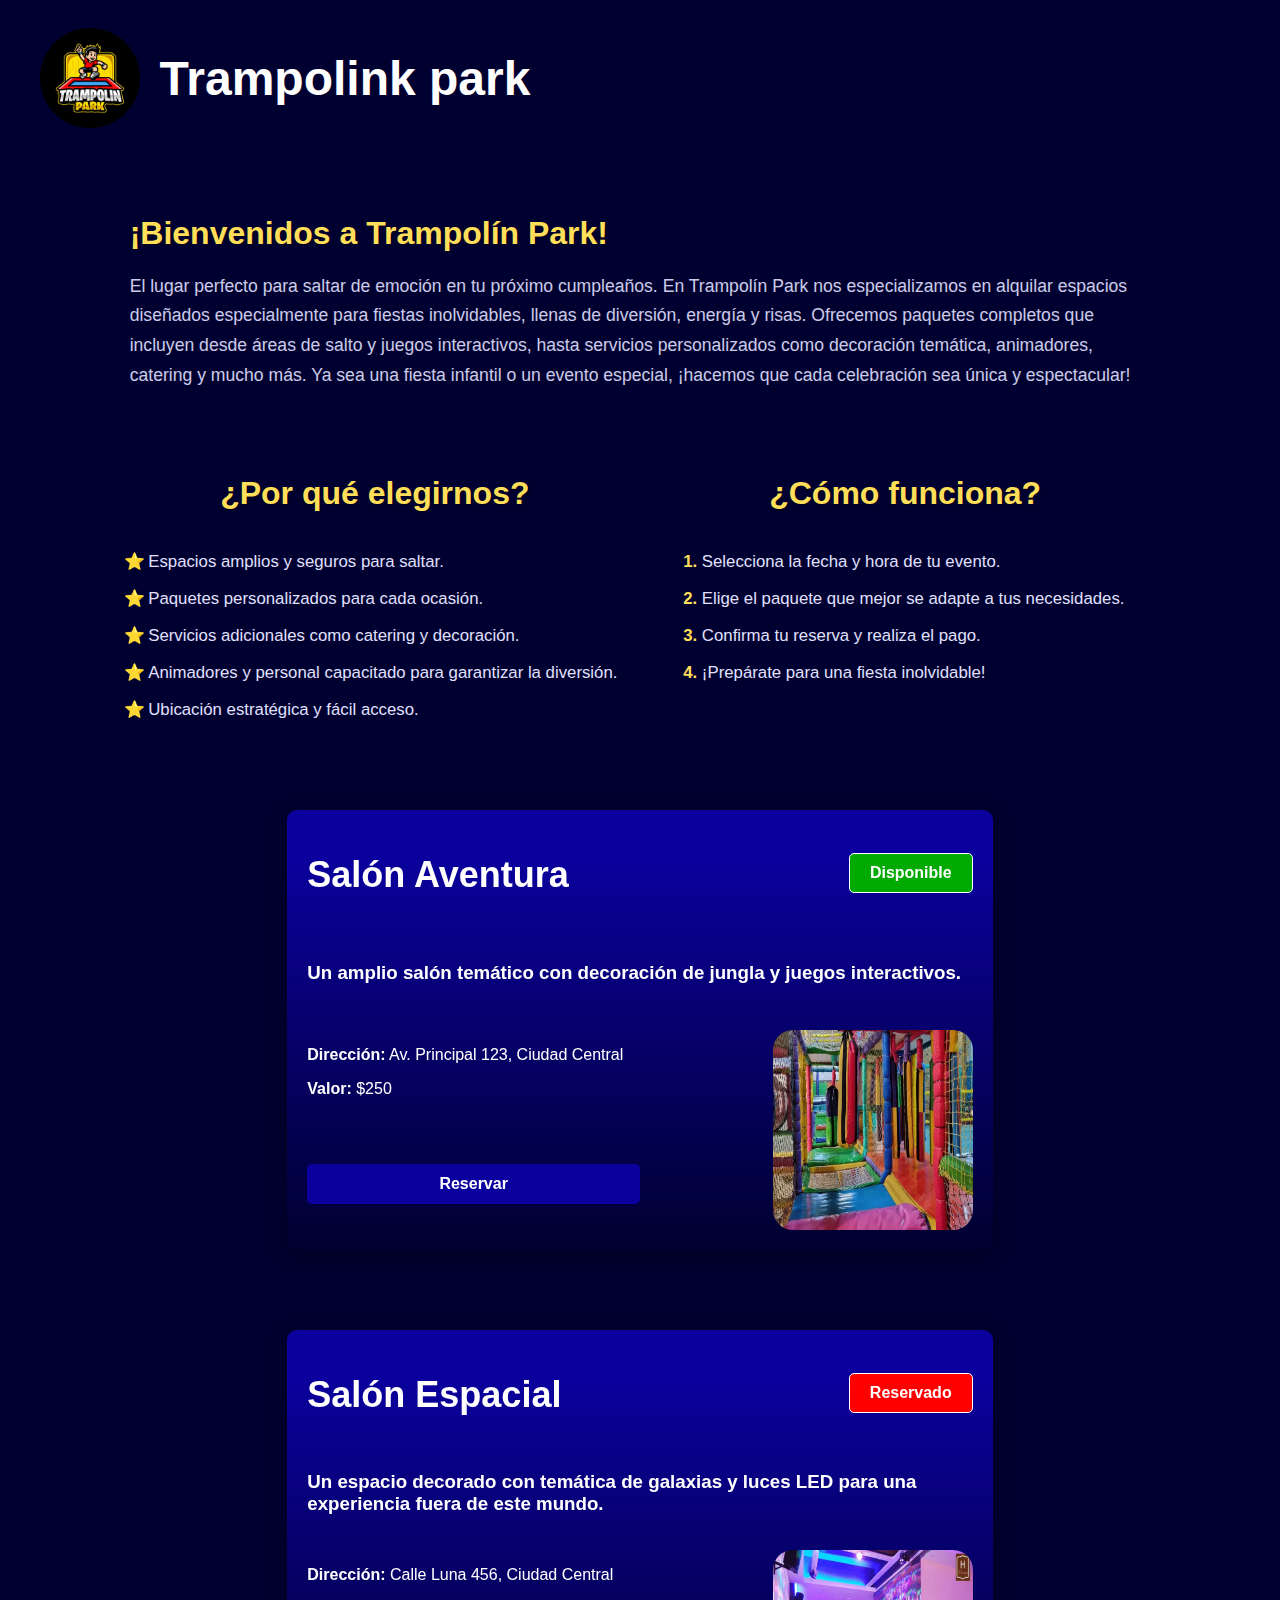
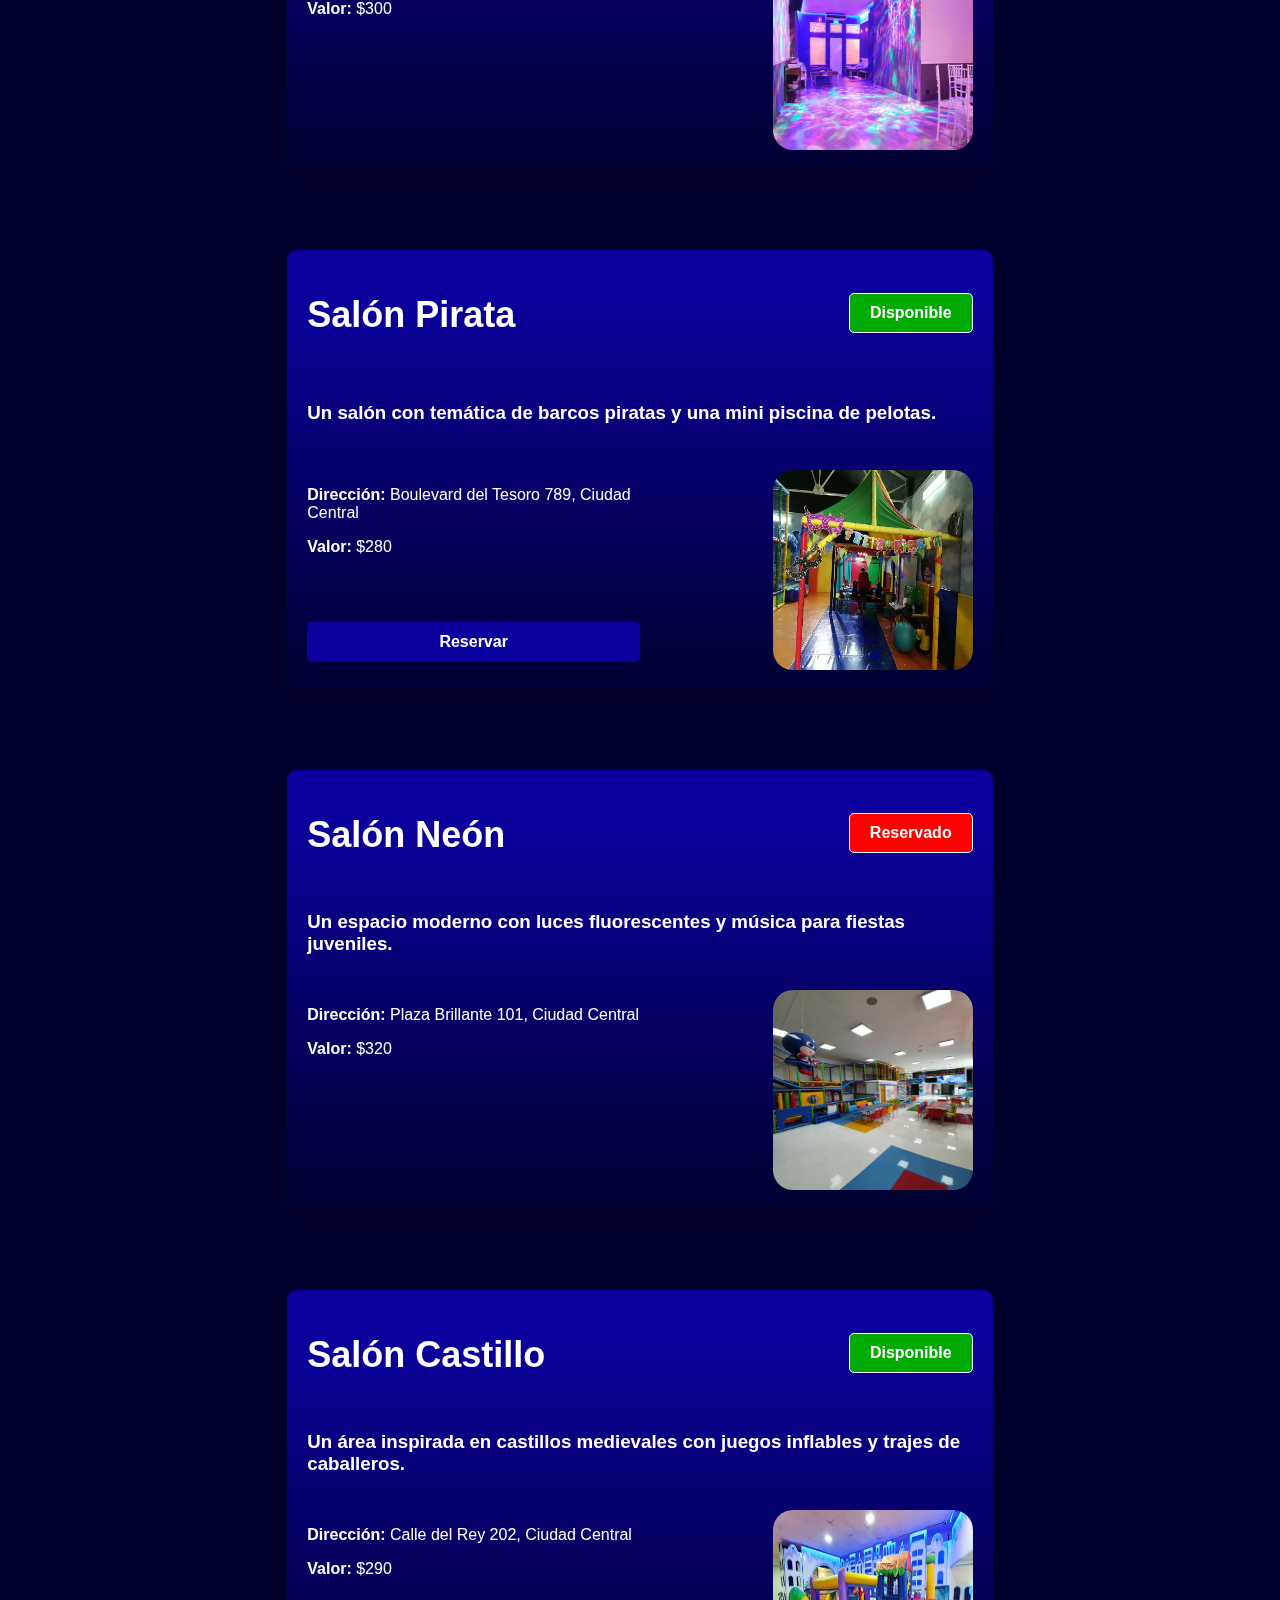
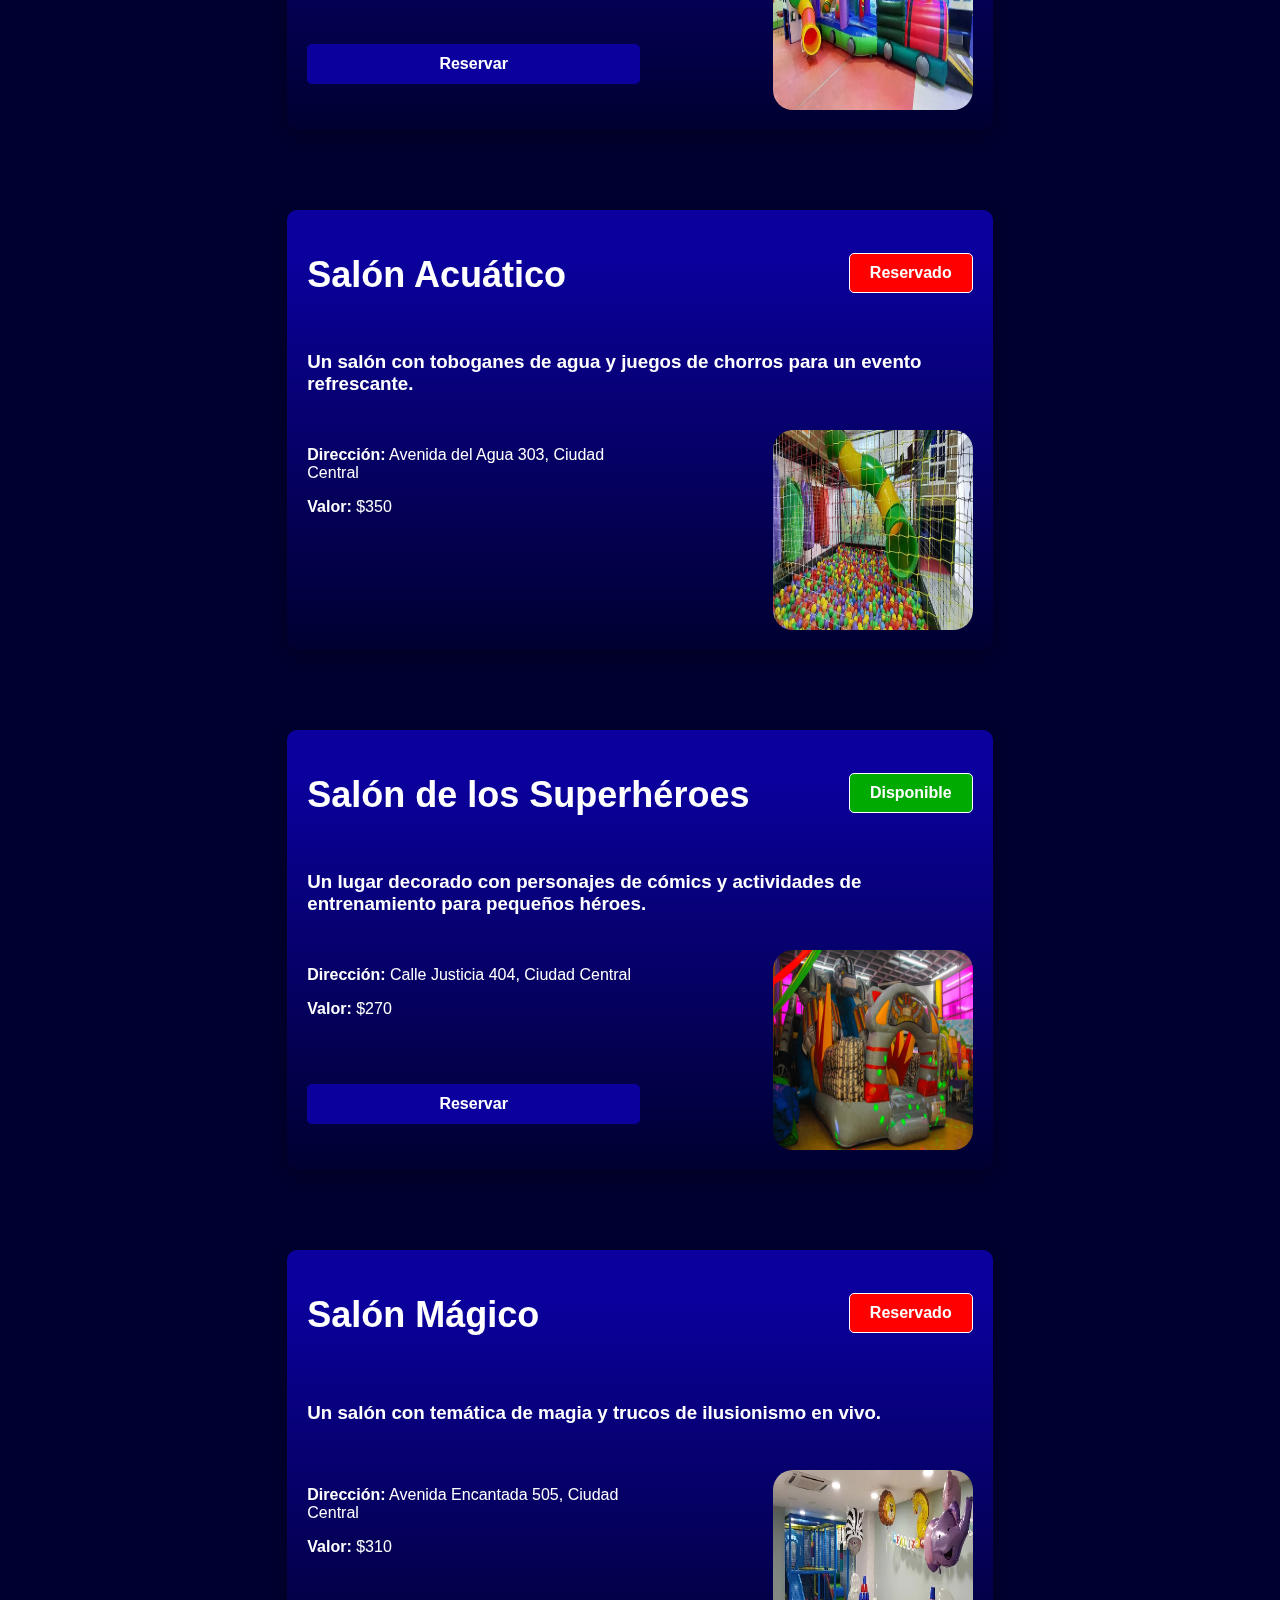
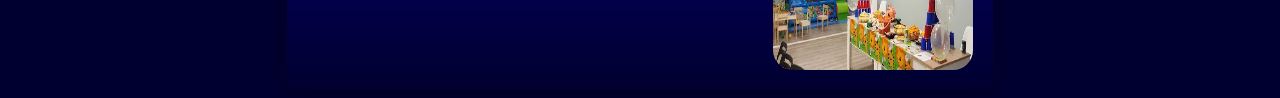
==== index.html @ c32cf60d "feature: Creacion de Estructura con información y los salones disponibles y reservados" ====
<!DOCTYPE html>
<html lang="es">
  <head>
    <meta charset="UTF-8" />
    <meta name="viewport" content="width=device-width, initial-scale=1.0" />
    <link rel="stylesheet" href="/style.css" />
    <link rel="icon" href="assets/logo.avif" type="image/avif" />
    <title>Trampolin Park</title>
  </head>
  <body>
    <main class="container">
      <header class="header">
        <img
          src="assets/logo.avif"
          alt="Logo de trampolin park"
          class="header-logo"
        />
        <h1 class="header-title">Trampolink park</h1>
      </header>

      <section class="info">
        <header class="info-header">
          <div class="info-1">
            <h2>¡Bienvenidos a Trampolín Park!</h2>
            <p>
              El lugar perfecto para saltar de emoción en tu próximo cumpleaños.
              En Trampolín Park nos especializamos en alquilar espacios
              diseñados especialmente para fiestas inolvidables, llenas de
              diversión, energía y risas. Ofrecemos paquetes completos que
              incluyen desde áreas de salto y juegos interactivos, hasta
              servicios personalizados como decoración temática, animadores,
              catering y mucho más. Ya sea una fiesta infantil o un evento
              especial, ¡hacemos que cada celebración sea única y espectacular!
            </p>
          </div>

          <div class="info-2">
            <h2>¿Por qué elegirnos?</h2>
            <ul>
              <li>Espacios amplios y seguros para saltar.</li>
              <li>Paquetes personalizados para cada ocasión.</li>
              <li>Servicios adicionales como catering y decoración.</li>
              <li>
                Animadores y personal capacitado para garantizar la diversión.
              </li>
              <li>Ubicación estratégica y fácil acceso.</li>
            </ul>
          </div>
          <div class="info-3">
            <h2>¿Cómo funciona?</h2>
            <ol>
              <li>Selecciona la fecha y hora de tu evento.</li>
              <li>Elige el paquete que mejor se adapte a tus necesidades.</li>
              <li>Confirma tu reserva y realiza el pago.</li>
              <li>¡Prepárate para una fiesta inolvidable!</li>
            </ol>
          </div>
        </header>
        <div class="cards-salones"></div>
      </section>
    </main>
  </body>
</html>

<script type="module">
  const $ = (el) => document.querySelector(el);
  const $$ = (el) => document.querySelectorAll(el);

  // mapear los salones
  const $salones = $(".cards-salones");

  fetch("./JSON/salones.json")
    .then((res) => {
      if (!res.ok) throw new Error("No se pudo cargar el archivo JSON");
      return res.json();
    })
    .then((salones) => {
      // Insertar las tarjetas en el DOM
      $salones.innerHTML = salones
        .map(
          (salon) => `
            <div class="card-salon">
              <div class="card-salon-header">
                <h1>${salon.titulo}</h1>
                <div class="card-salon-status" style="background-color: ${
                  salon.estado === "Reservado" ? "#ff0000" : "#00aa00"
                }">
                  ${
                    salon.estado === "Reservado"
                      ? `<span>Reservado</span>`
                      : `<span>Disponible</span>`
                  }
                </div>
              </div>
              <h3>${salon.descripcion}</h3>
              <div class="card-salon-info">
                <div class="card-salon-details">
                  <div class="card-salon-details-info">
                    <p><strong>Dirección:</strong> ${salon.direccion}</p>
                    <p><strong>Valor:</strong> $${salon.valor}</p>
                  </div>
                    ${
                      salon.estado === "Reservado"
                        ? ""
                        : `<button class="card-button">Reservar</button>`
                    }
                </div>
                    <img src="${salon.img}" alt="${
            salon.titulo
          }" class="card-salon-img" />
              </div>
            </div>
          `
        )
        .join("");
    })
    .catch((error) => {
      console.error("Error al cargar los salones:", error);
    });
</script>
---- style.css ----
*,
** {
  box-sizing: border-box;
  margin: 0;
  padding: 0;
}

body {
  font-family: "Poppins", sans-serif;
  background-color: #000030;
  color: #333;
  display: flex;
  justify-content: center;
  align-items: center;
}

.container {
  width: 95%;
  height: auto;
  padding: 0;
  margin: 0;
}

.header {
  width: 100%;
  height: 100px;
  display: flex;
  justify-content: flex-start;
  align-items: center;
  padding-top: 20px;
}

.header-logo {
  width: 100px;
  height: 100px;
  border-radius: 50%;
}

.header-title {
  font-size: 48px;
  font-weight: bold;
  color: #fff;
  margin-left: 20px;
}

.info {
  width: 100%;
  display: flex;
  flex-direction: column;
  align-items: center;
  justify-content: space-evenly;
}

.info-header {
  display: grid;
  height: auto;
  gap: 40px;
  padding: 60px 20px;
  color: #ffffff;
  max-width: 85%;
  grid-template-columns: 1fr 1fr;
  grid-template-areas:
    "info-1 info-1"
    "info-2 info-3";
}

.info-header h2 {
  font-size: 2rem;
  margin-bottom: 20px;
  color: #ffde59;
  text-shadow: 1px 1px 2px rgba(0, 0, 0, 0.5);
}

.info-header p {
  font-size: 1.1rem;
  line-height: 1.7;
  color: #e0e0ff;
  opacity: 0.9;
}

.info-1 {
  grid-area: info-1;
}

.info-2 {
  grid-area: info-2;
  display: flex;
  flex-direction: column;
  justify-content: flex-start;
  align-items: center;
  text-align: left;
}

.info-3 {
  grid-area: info-3;
  display: flex;
  flex-direction: column;
  justify-content: flex-start;
  align-items: center;
  text-align: left;
}

.info-2 ul,
.info-3 ol {
  padding-left: 1rem;
  font-size: 1.05rem;
  color: #e0e0ff;
}

.info-2 ul li,
.info-3 ol li {
  margin-bottom: 10px;
  position: relative;
  line-height: 1.6;
}

.info-2 ul li::before {
  content: "⭐";
  position: absolute;
  left: -1.5rem;
  top: 0;
  color: #ffde59;
}

.info-3 ol li::marker {
  color: #ffde59;
  font-weight: bold;
}

@media screen and (max-width: 768px) {
  .info-header {
    grid-template-columns: 1fr;
    grid-template-areas:
      "info-1"
      "info-2"
      "info-3";
  }

  .info-2 {
    align-items: flex-start;
  }

  .info-3 {
    align-items: flex-start;
  }

  .info-header h2 {
    font-size: 1.5rem;
  }

  .info-header p {
    font-size: 1rem;
  }

  .info-2,
  .info-3 {
    height: auto;
  }
}

.cards-salones {
  display: grid;
  grid-template-columns: repeat(2, 1fr);
  justify-items: center;
  row-gap: 80px;
}

.card-salon {
  width: 70%;
  height: 400px;
  display: flex;
  flex-direction: column;
  justify-content: space-between;
  align-items: flex-start;
  align-self: center;
  background: linear-gradient(to bottom, #0b009e 10%, transparent 100%);
  backdrop-filter: blur(50px);
  color: #fff;
  border-radius: 10px;
  padding: 20px;
  box-shadow: 0 4px 20px rgba(0, 0, 0, 0.3);
}

.card-salon-header {
  width: 100%;
  display: flex;
  justify-content: space-between;
  align-items: center;
}

.card-salon-status {
  display: flex;
  justify-content: center;
  align-items: center;
  border: 1px solid;
  padding: 10px 20px;
  border-radius: 5px;
  font-size: 16px;
  font-weight: bold;
  color: #fff;
}

.card-salon-header > h1 {
  font-size: 36px;
  font-weight: bold;
  color: #fff;
  margin-bottom: 20px;
  align-self: center;
}

.card-salon-info {
  width: 100%;
  display: flex;
  justify-content: space-between;
  align-items: center;
  align-self: center;
}

.card-salon-details {
  width: 50%;
  height: 200px;
  display: flex;
  flex-direction: column;
  justify-content: flex-start;
  align-items: flex-start;
}

.card-salon-details-info {
  width: 100%;
  font-size: 16px;
  color: #fff;
  text-align: left;
  margin-bottom: 50px;
}

.card-salon-img {
  width: 200px;
  height: 200px;
  border-radius: 10%;
}

.card-button {
  align-self: center;
  width: 100%;
  height: 40px;
  display: flex;
  justify-content: center;
  align-items: center;
  background-color: #0b009e;
  color: #fff;
  font-size: 16px;
  font-weight: bold;
  border-radius: 5px;
  cursor: pointer;
  border: none;
  transition: all 0.3s ease-in-out;
}

.card-button:hover {
  background-color: #000071;
  color: #fff;
  transform: scale(1.05);
}

.card-button:active {
  transform: scale(0.95);
}

@media screen and (max-width: 1300px) {
  .cards-salones {
    grid-template-columns: 1fr;
  }
}

@media screen and (max-width: 768px) {
  .cards-salones {
    grid-template-columns: 1fr;
  }

  .card-salon {
    width: 90%;
    height: auto;
    padding: 10px;
    align-items: center;
  }
  .card-salon-header {
    width: 90%;
  }
  .card-salon-header > h1 {
    font-size: 28px;
  }

  .card-salon > h3 {
    width: 90%;
  }

  .card-salon-info {
    flex-direction: column-reverse;
  }

  .card-salon-img {
    width: 60%;
    height: auto;
  }

  .card-salon-details {
    width: 100%;
    height: auto;
    display: flex;
    flex-direction: column;
    justify-content: center;
    align-items: center;
    margin-top: 20px;
  }

  .card-salon-details-info {
    width: 90%;
    font-size: 1.5rem;
    margin: 0;
  }

  .card-button {
    width: 50%;
    height: 50px;
    font-size: 14px;
  }
}

@media screen and (max-width: 500px) {
  .card-salon > h3 {
    font-size: 1rem;
  }

  .card-salon-details-info {
    font-size: 1rem;
  }

  .card-button {
    width: 25%;
    height: 40px;
    font-size: 12px;
  }
}
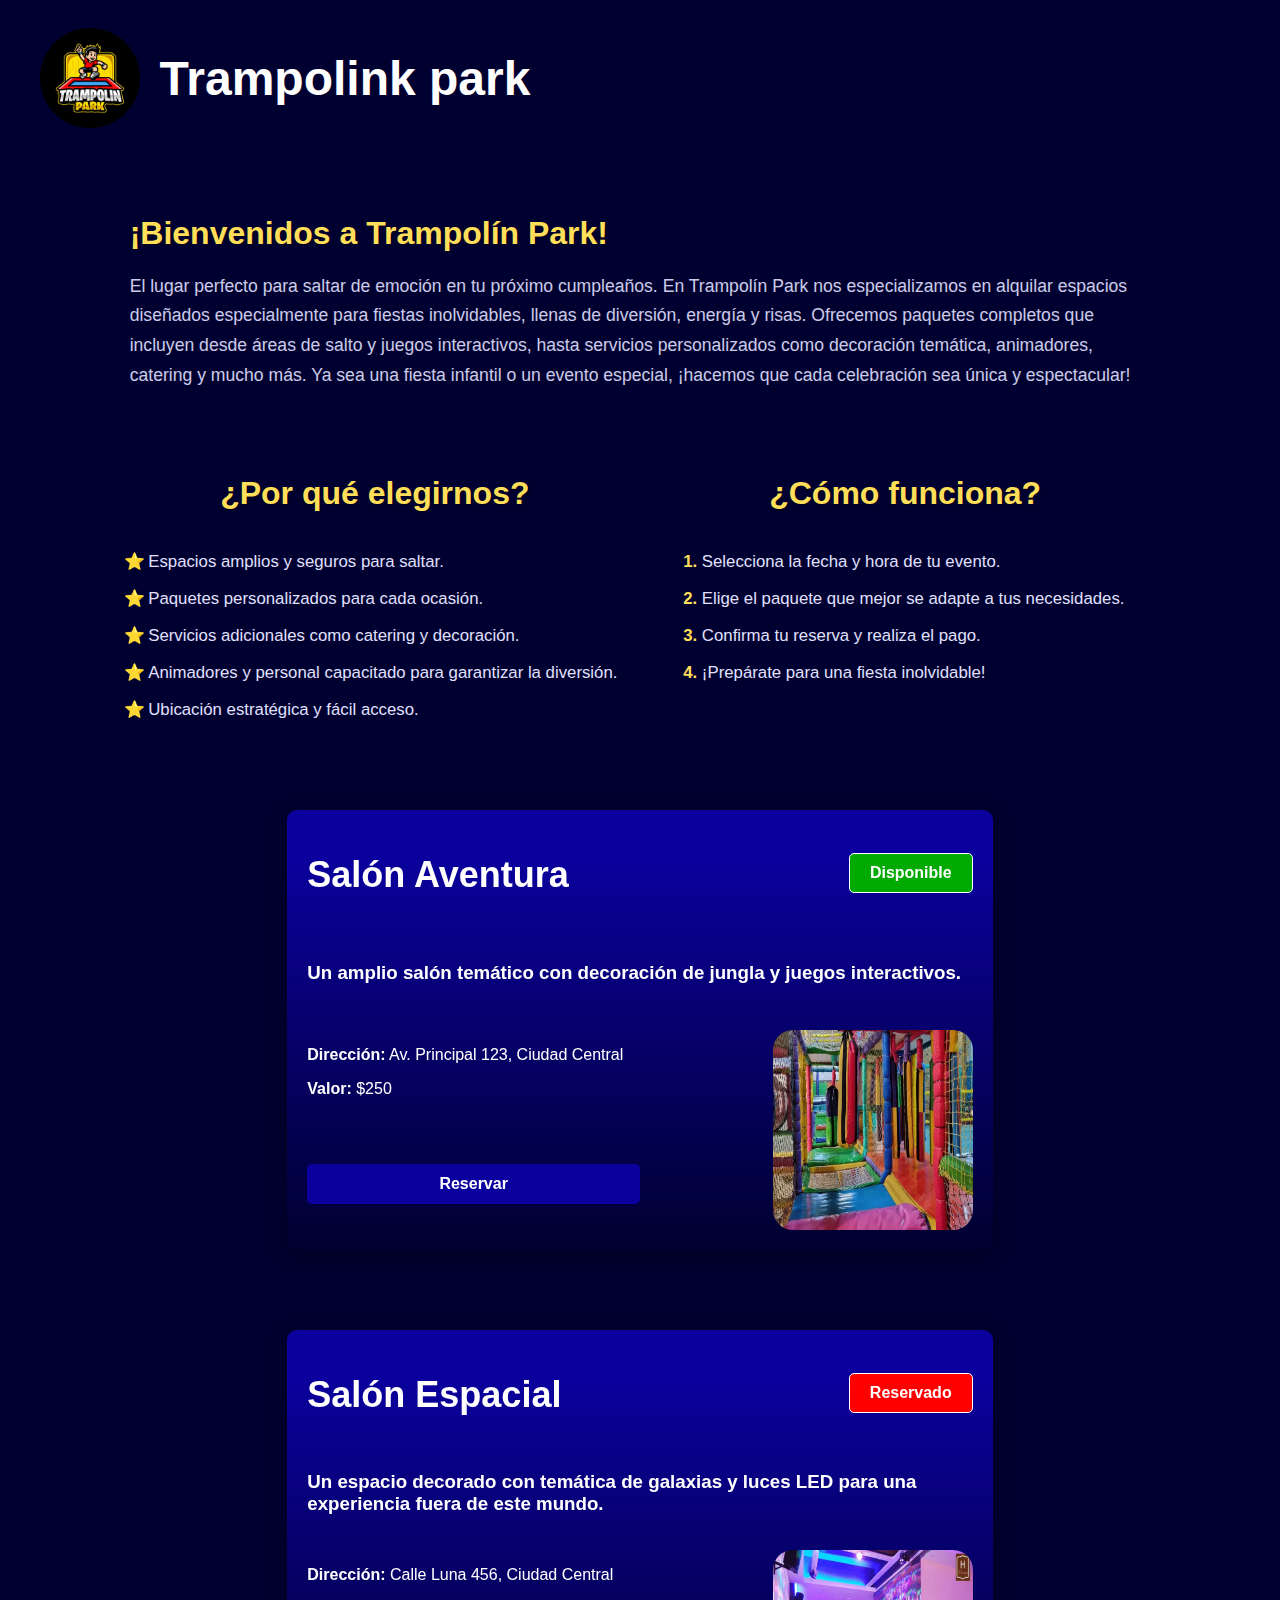
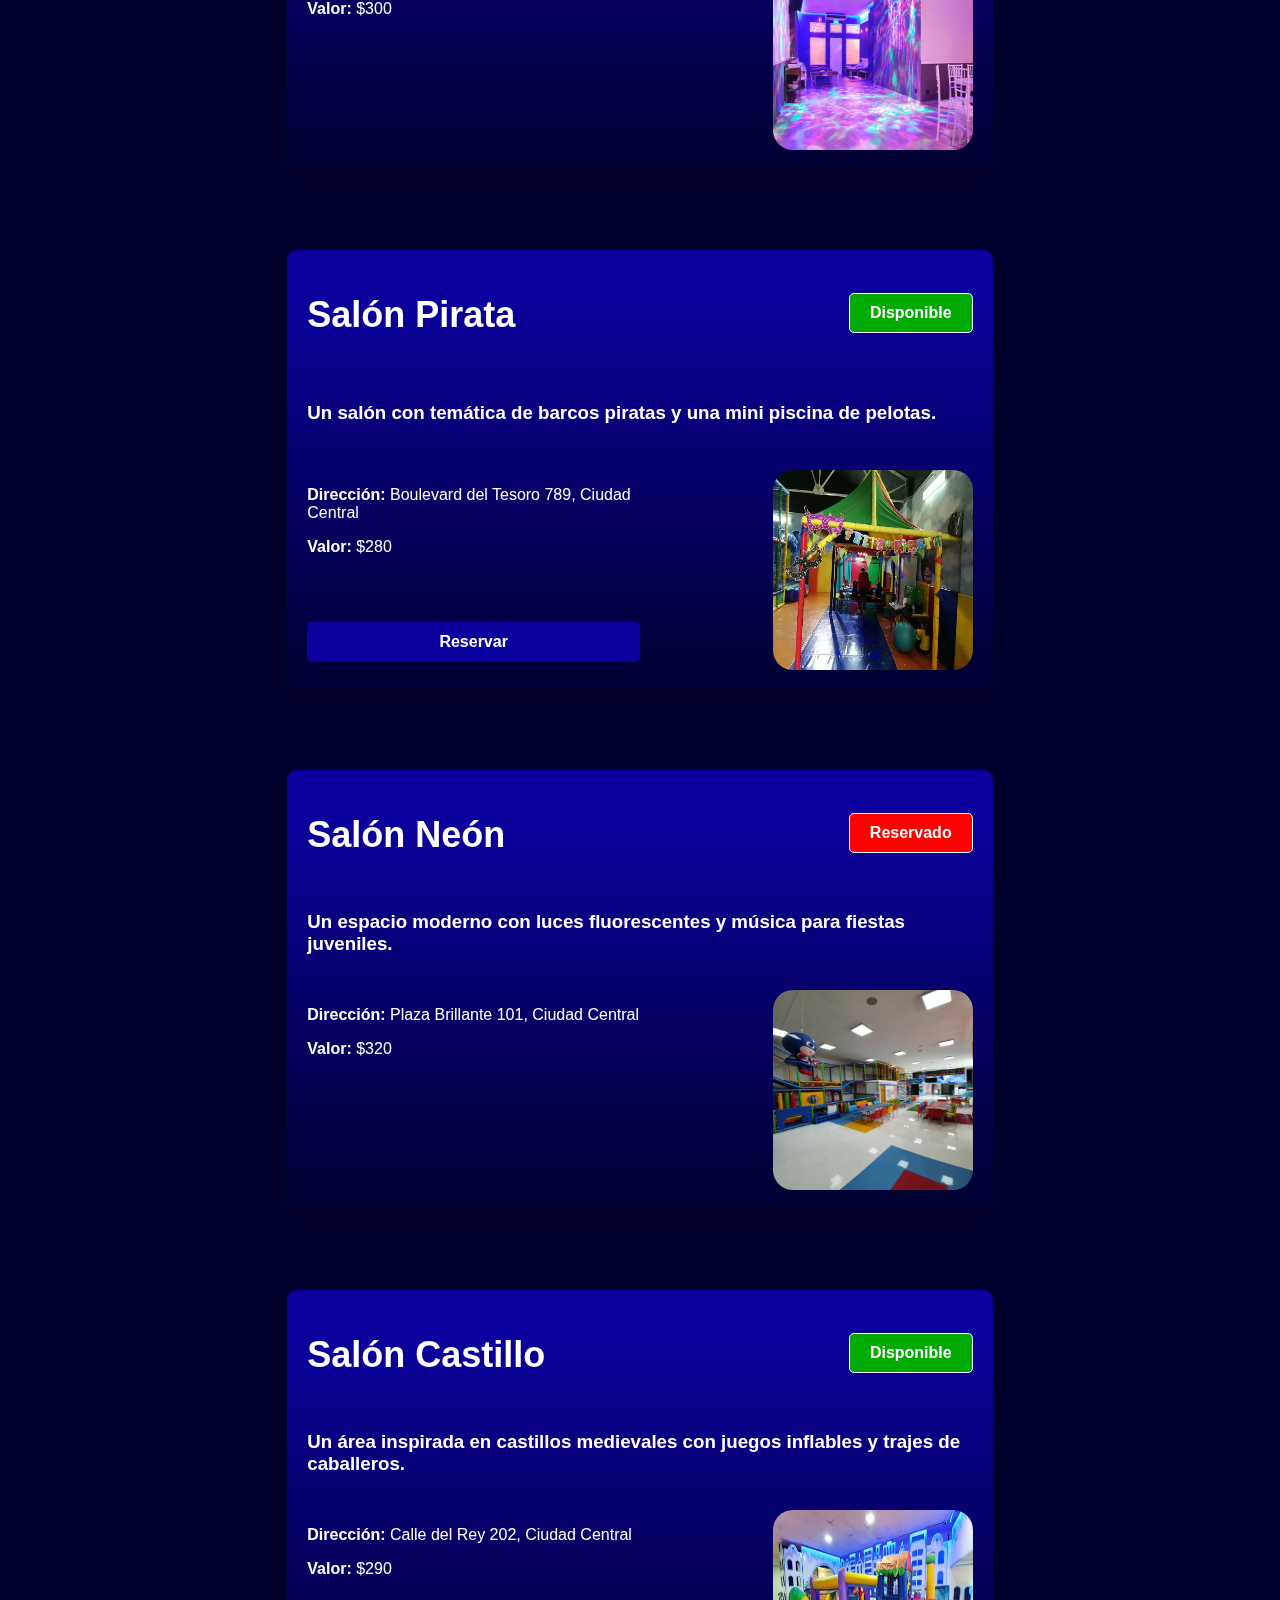
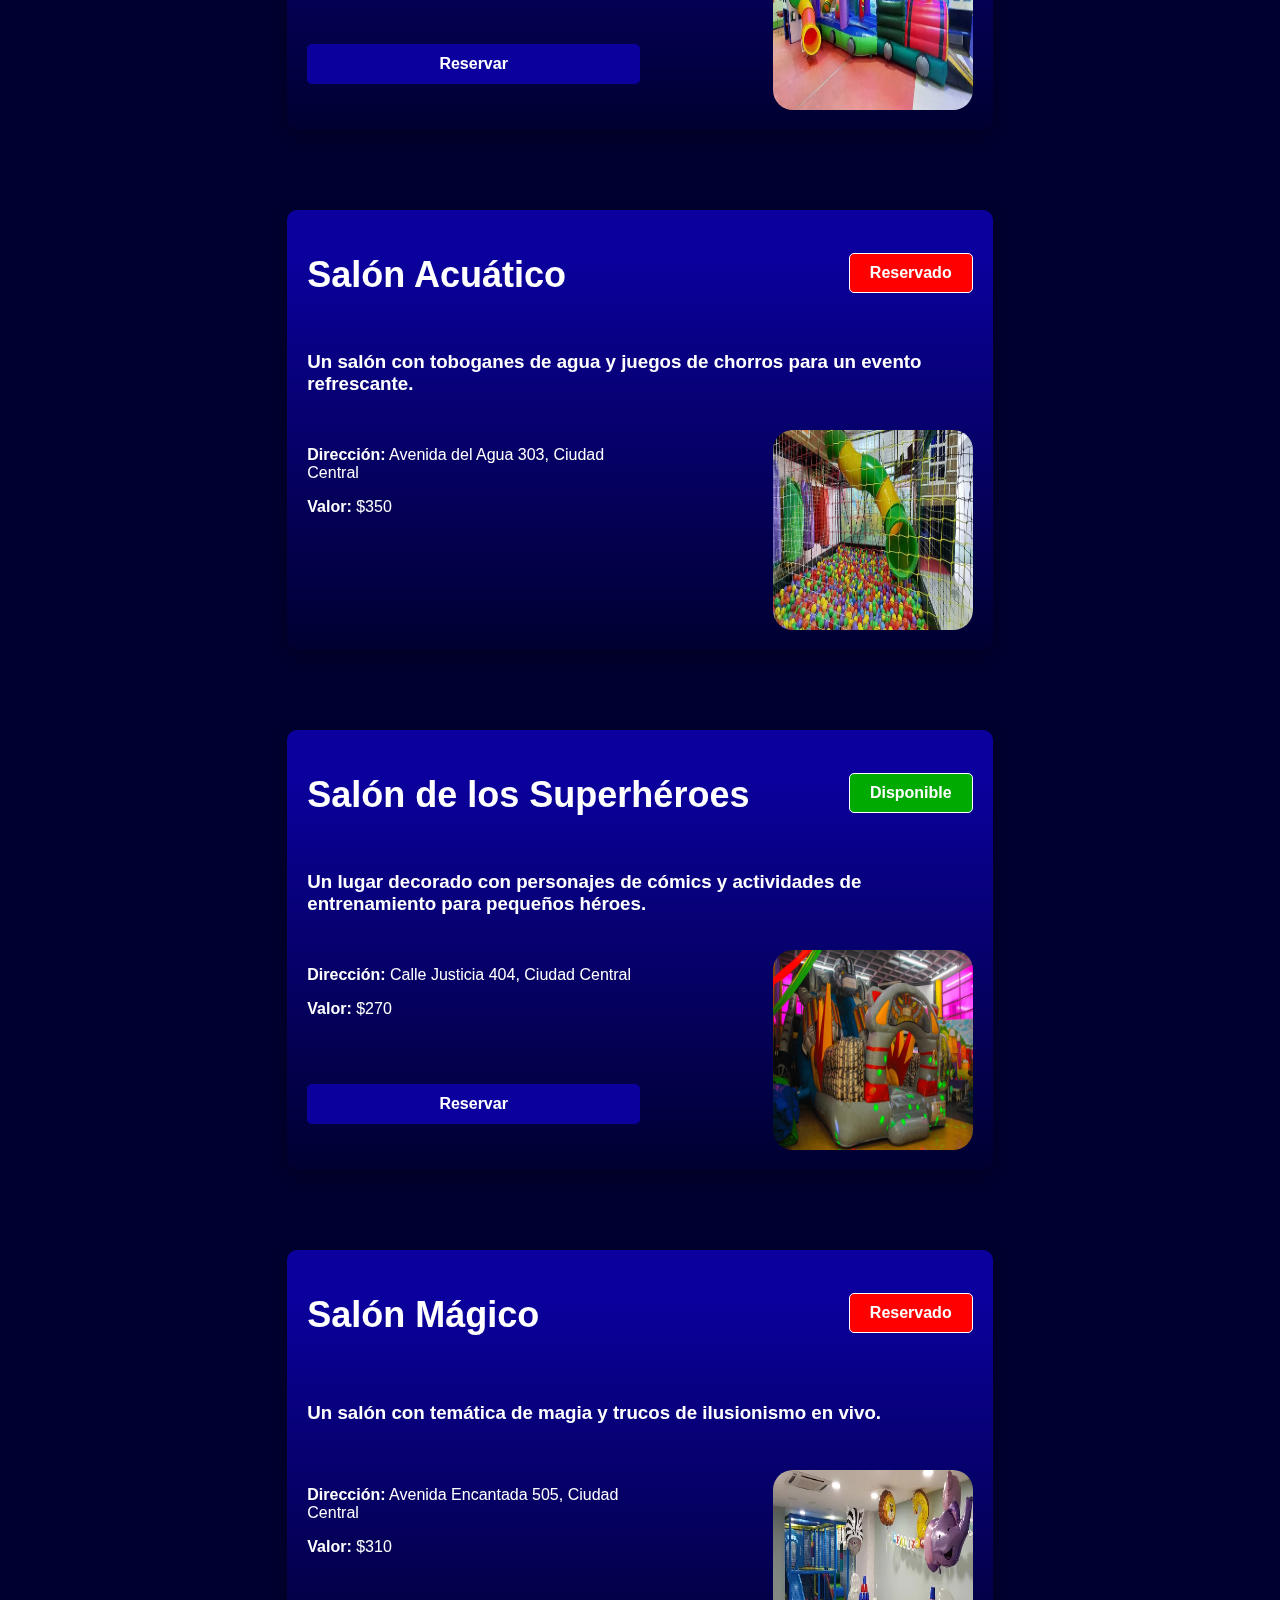
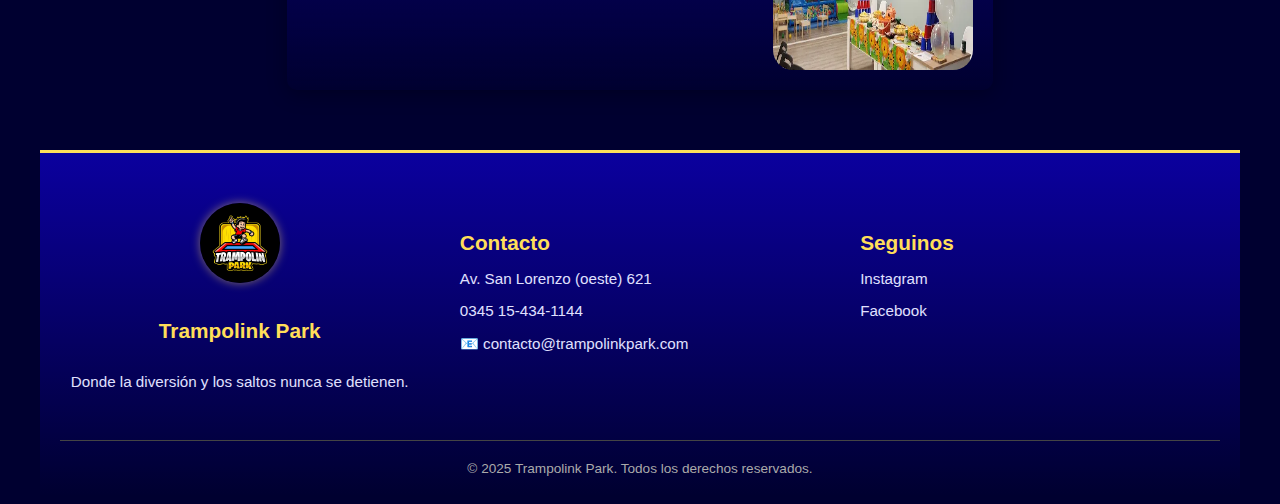
==== commit 715018e8: "Agrego informacion de contacto" ====
--- a/index.html
+++ b/index.html
@@ -3,7 +3,7 @@
   <head>
     <meta charset="UTF-8" />
     <meta name="viewport" content="width=device-width, initial-scale=1.0" />
-    <link rel="stylesheet" href="/style.css" />
+    <link rel="stylesheet" href="style.css" />
     <link rel="icon" href="assets/logo.avif" type="image/avif" />
     <title>Trampolin Park</title>
   </head>
@@ -58,6 +58,31 @@
         </header>
         <div class="cards-salones"></div>
       </section>
+      <footer class="footer">
+        <div class="footer-content">
+          <div class="footer-section brand">
+            <img src="assets/logo.avif" alt="Logo" class="footer-logo" />
+            <h3>Trampolink Park</h3>
+            <p>Donde la diversión y los saltos nunca se detienen.</p>
+          </div>
+          <div class="footer-section">
+            <h4>Contacto</h4>
+            <p>Av. San Lorenzo (oeste) 621</p>
+            <p>0345 15-434-1144</p>
+            <p>📧 contacto@trampolinkpark.com</p>
+          </div>
+          <div class="footer-section">
+            <h4>Seguinos</h4>
+            <div class="social-links">
+              <a href="https://www.instagram.com/trampolin_park/?hl=es">Instagram</a>
+              <a href="https://www.facebook.com/p/Trampolin-Park-100063903768233/?locale=es_LA">Facebook</a>
+            </div>
+          </div>
+        </div>
+        <div class="footer-bottom">
+          &copy; 2025 Trampolink Park. Todos los derechos reservados.
+        </div>
+      </footer>
     </main>
   </body>
 </html>
--- a/style.css
+++ b/style.css
@@ -127,6 +127,98 @@
   font-weight: bold;
 }
 
+.footer {
+  background: linear-gradient(to top, #000030, #0b009e);
+  color: #ffffff;
+  padding: 50px 20px 20px;
+  margin-top: 60px;
+  font-size: 0.95rem;
+  border-top: 3px solid #ffde59;
+}
+
+.footer-content {
+  display: flex;
+  flex-wrap: wrap;
+  justify-content: space-between;
+  align-items: flex-start;
+  gap: 40px;
+  max-width: 1200px;
+  margin: 0 auto;
+}
+
+.footer-section {
+  flex: 1;
+  min-width: 250px;
+}
+
+.footer-section h3,
+.footer-section h4 {
+  color: #ffde59;
+  margin-bottom: 15px;
+  font-size: 1.3rem;
+}
+
+.footer-section p,
+.footer-section a {
+  color: #e0e0ff;
+  text-decoration: none;
+  margin-bottom: 10px;
+  display: block;
+  transition: color 0.3s ease;
+}
+
+.footer-section a:hover {
+  color: #ffde59;
+}
+
+.footer-logo {
+  width: 80px;
+  height: 80px;
+  border-radius: 50%;
+  margin-bottom: 15px;
+  box-shadow: 0 0 10px rgba(255, 222, 89, 0.5);
+}
+
+.footer-bottom {
+  text-align: center;
+  padding-top: 20px;
+  margin-top: 40px;
+  border-top: 1px solid #444;
+  color: #aaa;
+  font-size: 0.85rem;
+}
+
+.social-links {
+  display: flex;
+  flex-direction: column;
+  gap: 5px;
+}
+
+.footer-section.brand {
+  display: flex;
+  flex-direction: column;
+  align-items: center;
+  text-align: center;
+}
+
+@media screen and (max-width: 768px) {
+  .footer-content {
+    flex-direction: column;
+    align-items: center;
+    text-align: center;
+  }
+
+  .footer-section {
+    min-width: 100%;
+  }
+
+  .social-links {
+    flex-direction: row;
+    justify-content: center;
+    gap: 15px;
+  }
+}
+
 @media screen and (max-width: 768px) {
   .info-header {
     grid-template-columns: 1fr;
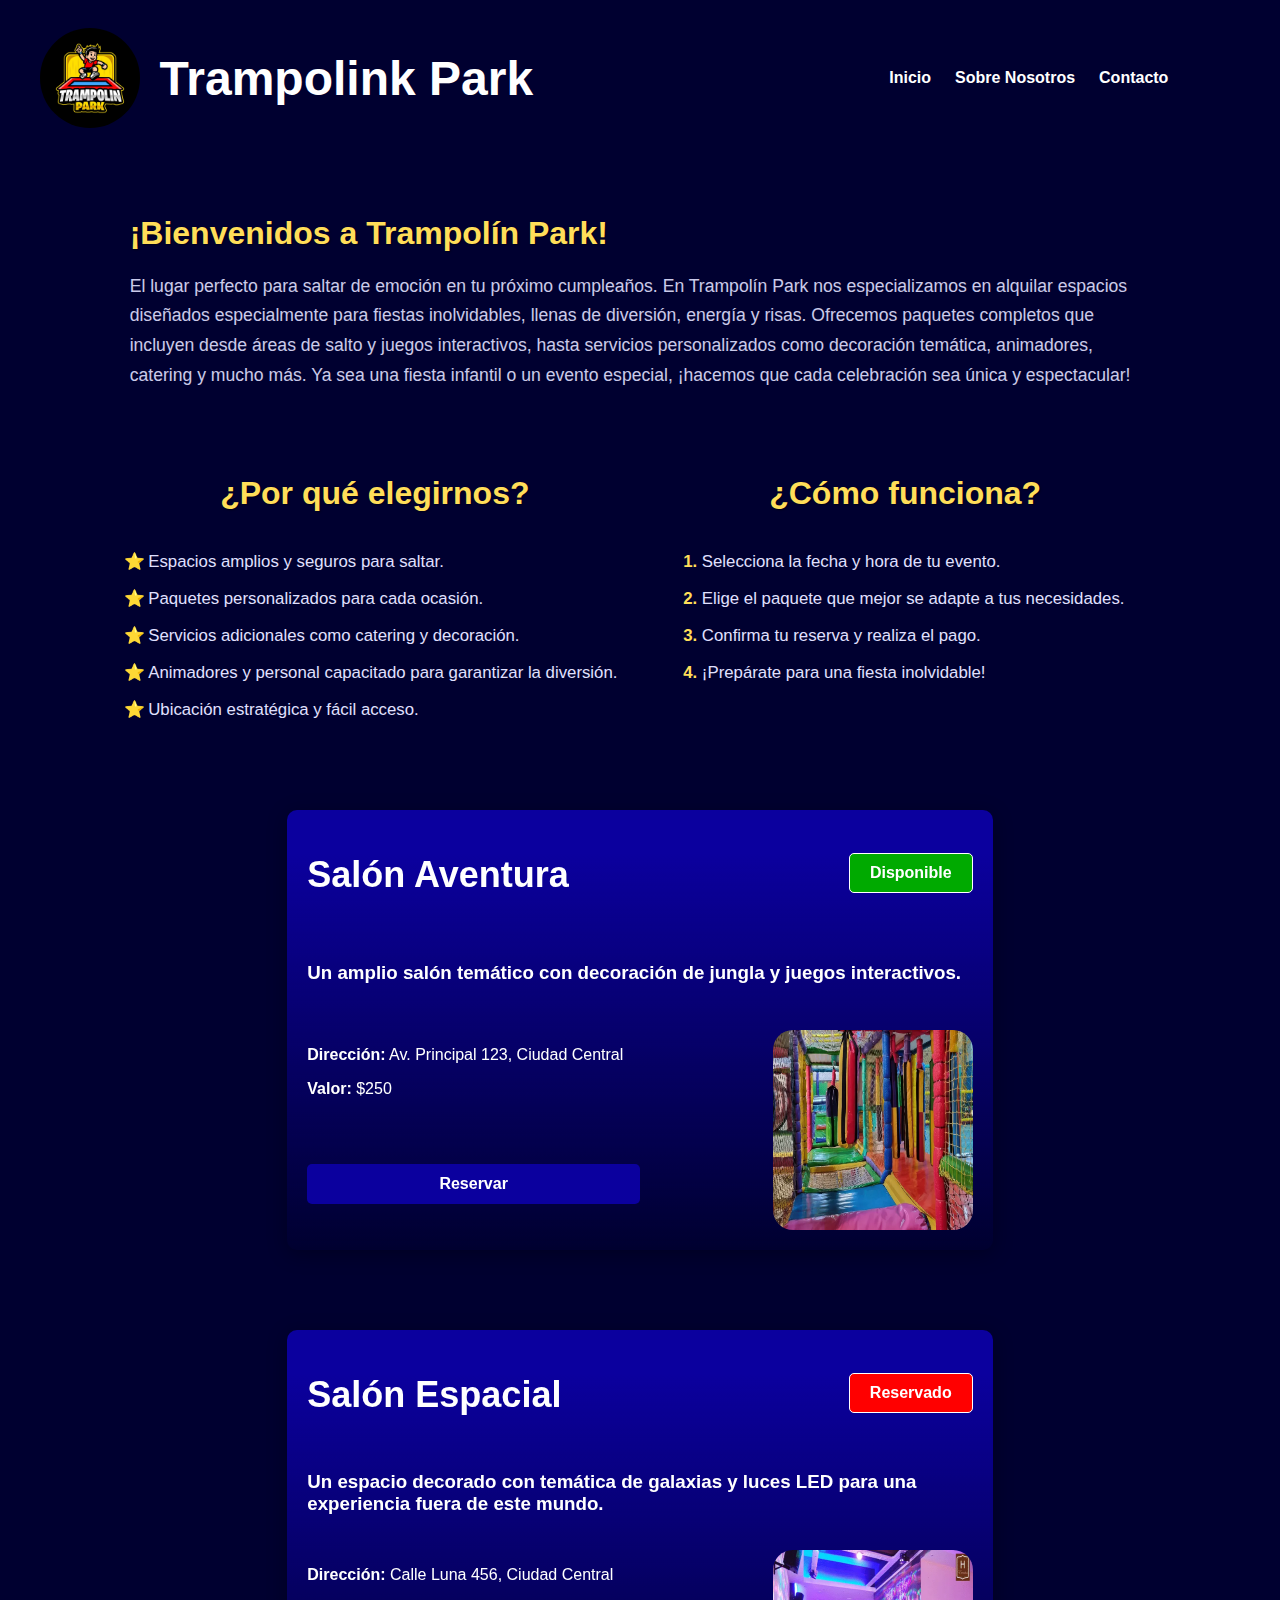
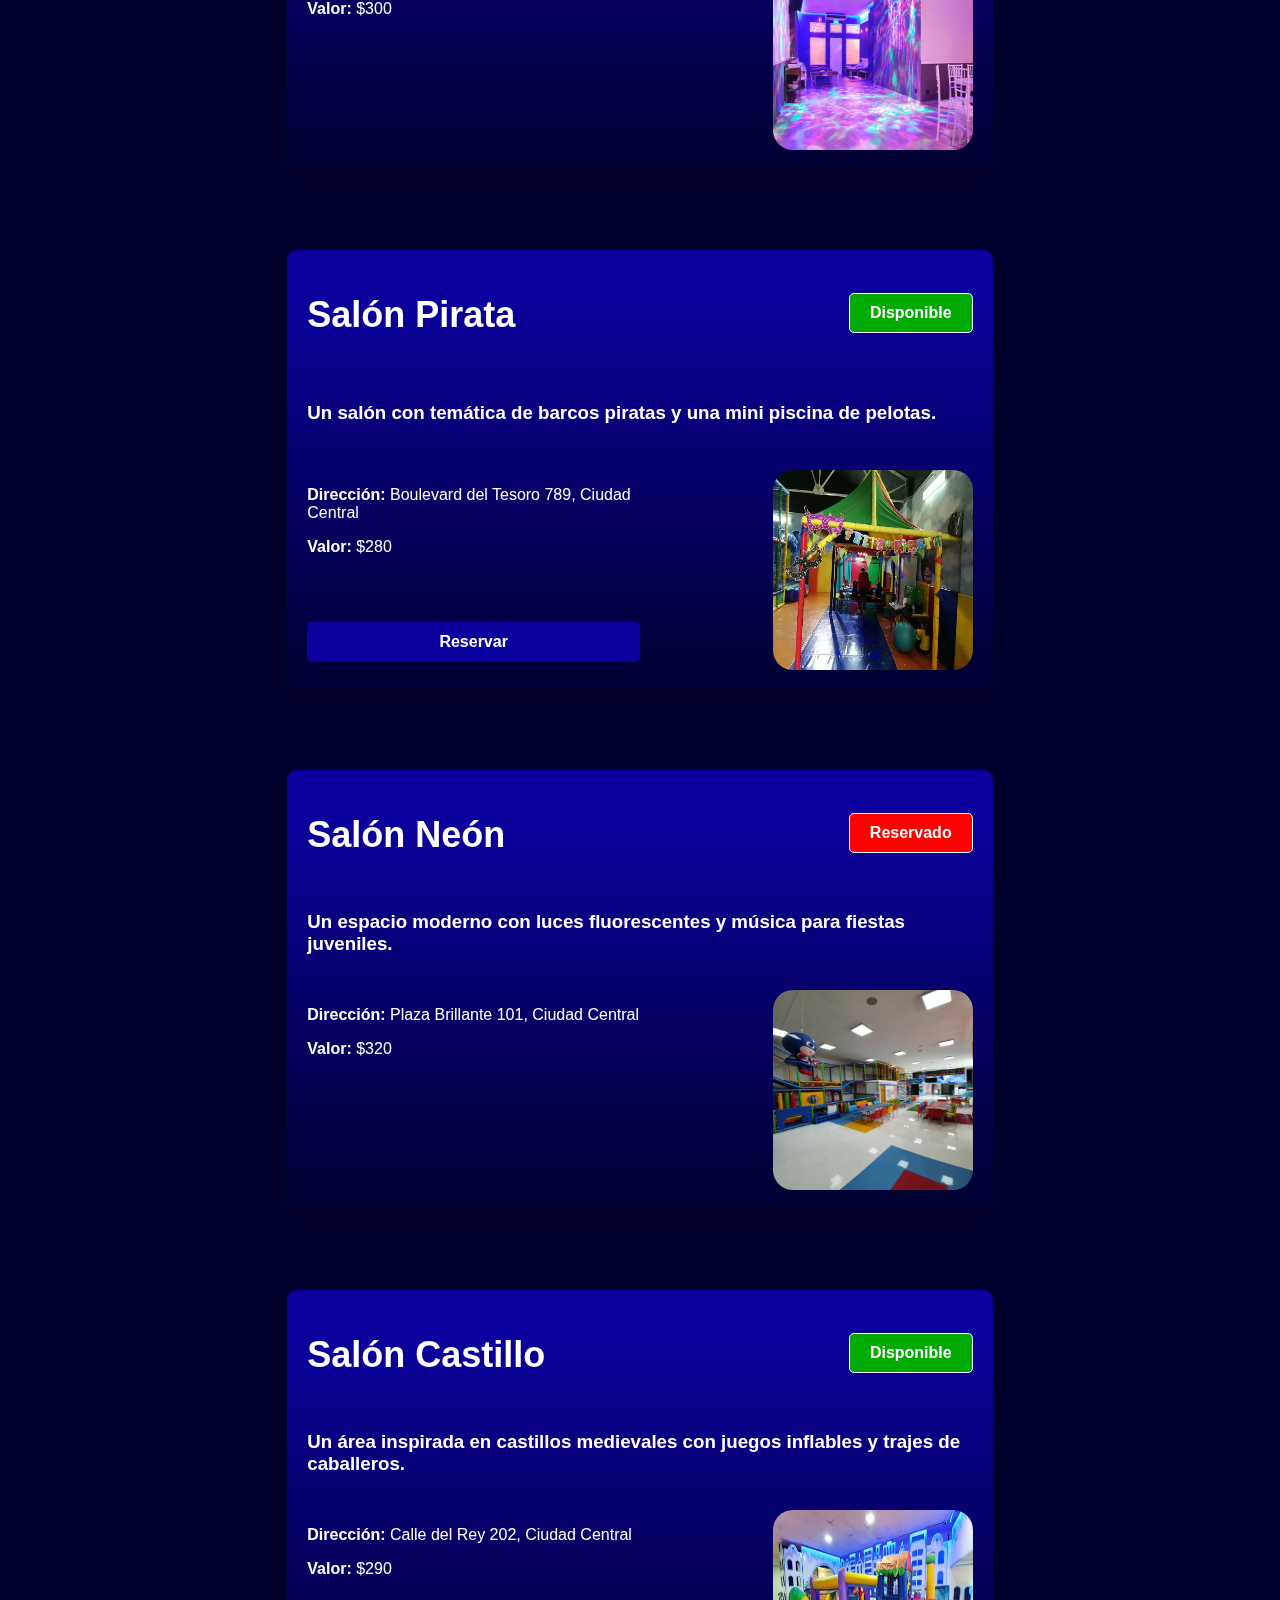
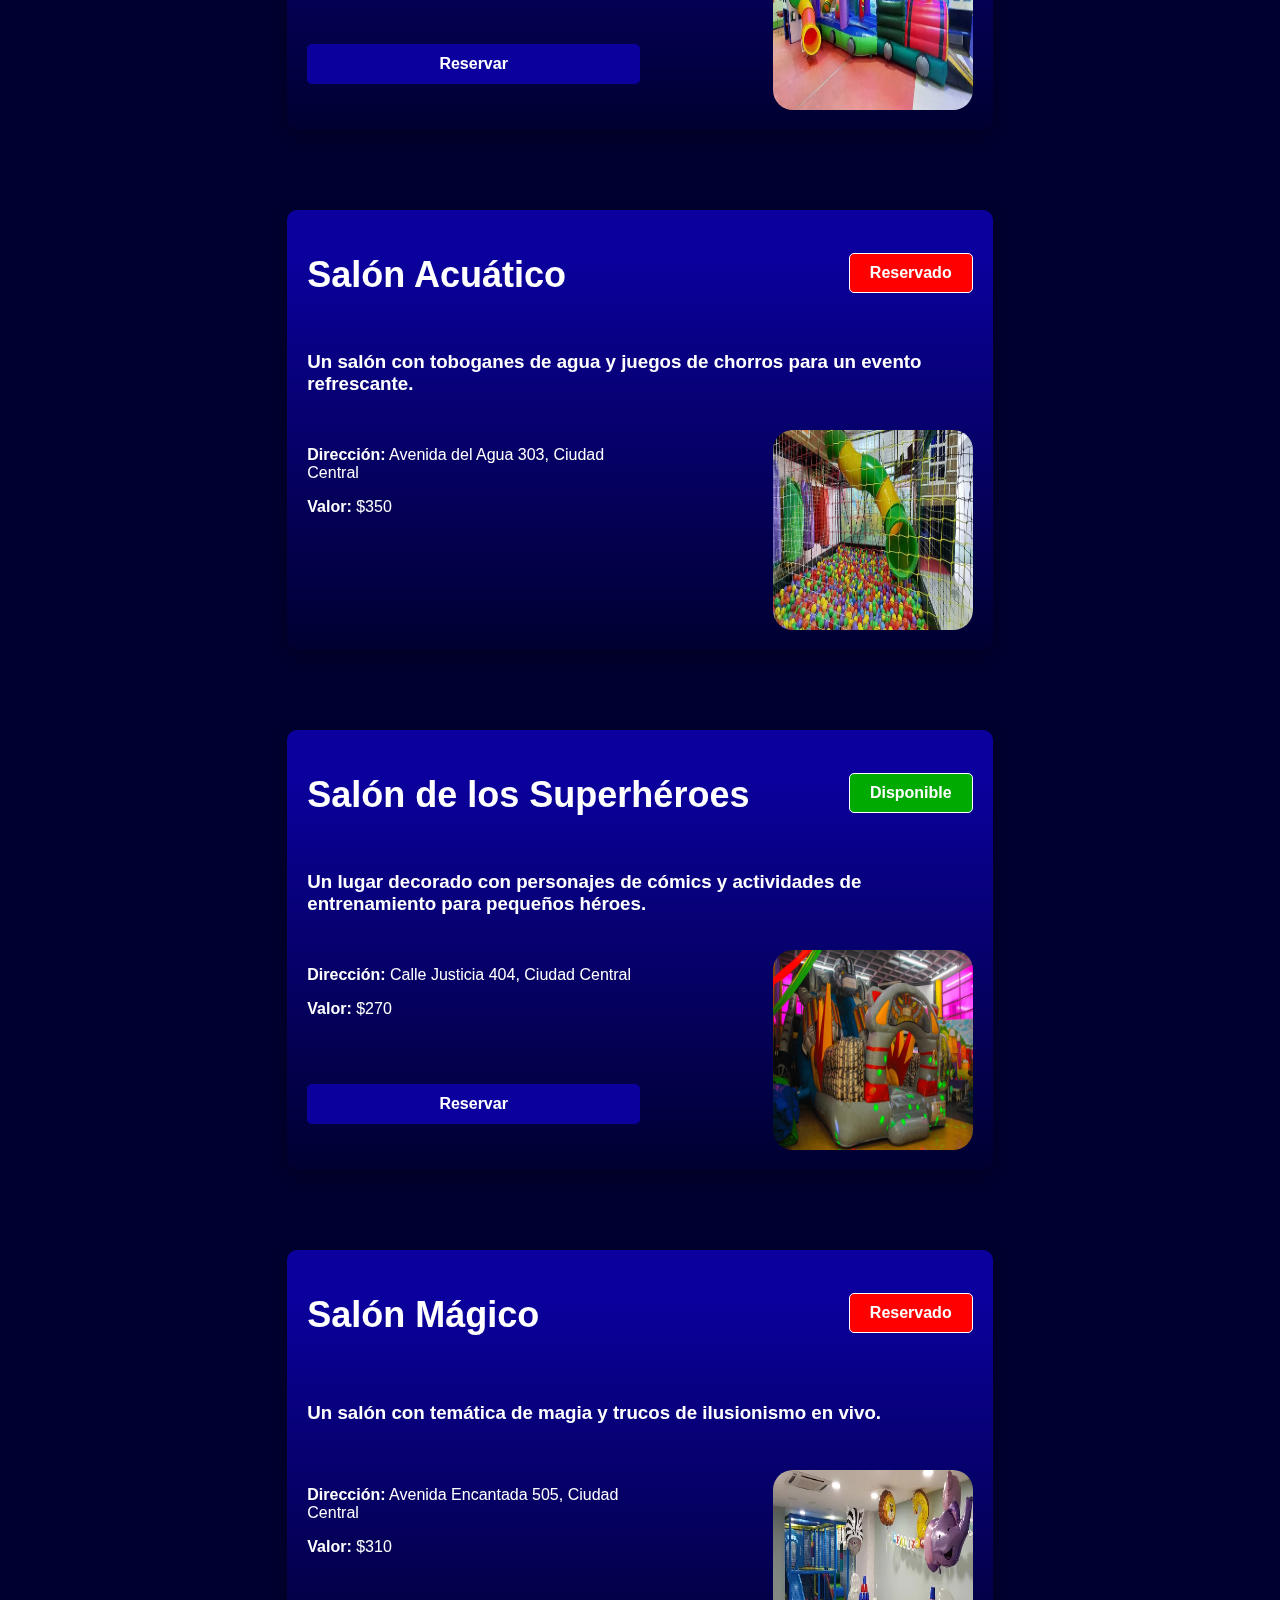
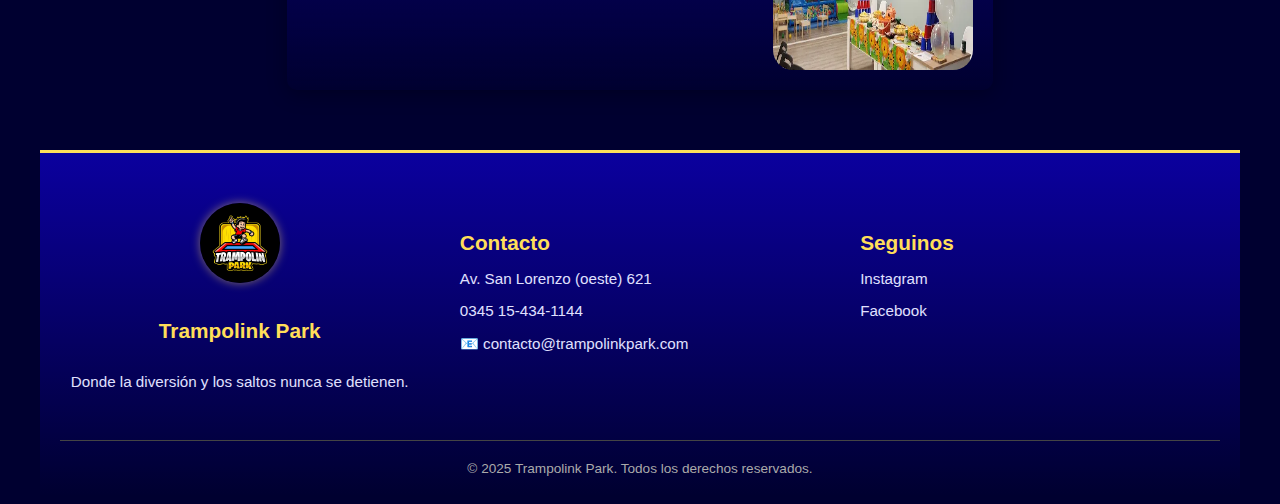
==== commit b00608aa: "commit sobre nosotros" ====
--- a/index.html
+++ b/index.html
@@ -10,12 +10,17 @@
   <body>
     <main class="container">
       <header class="header">
-        <img
-          src="assets/logo.avif"
-          alt="Logo de trampolin park"
-          class="header-logo"
-        />
-        <h1 class="header-title">Trampolink park</h1>
+        <img src="assets/logo.avif" alt="Logo de Trampolin Park" class="header-logo" />
+        <h1 class="header-title">Trampolink Park</h1>
+        <nav class="navbar">
+          <div class="navbar-container">
+            <ul class="navbar-links">
+              <li><a href="index.html">Inicio</a></li>
+              <li><a href="sobre-nosotros.html">Sobre Nosotros</a></li>
+              <li><a href="#contacto">Contacto</a></li>
+            </ul>
+          </div>
+        </nav>
       </header>
 
       <section class="info">
--- a/style.css
+++ b/style.css
@@ -433,3 +433,105 @@
     font-size: 12px;
   }
 }
+
+.navbar {
+  background-color: #000030;
+  color: white;
+  margin-left: 25%;
+  padding: 1rem;
+  position: sticky;
+  top: 0;
+  z-index: 1000;
+}
+
+.navbar-container {
+  display: flex;
+  justify-content: space-between;
+  align-items: center;
+}
+
+.navbar-links {
+  list-style: none;
+  display: flex;
+  gap: 1.5rem;
+}
+
+.navbar-links a {
+  color: white;
+  text-decoration: none;
+  font-weight: bold;
+}
+
+.navbar-links a:hover {
+  text-decoration: underline;
+}
+
+.info-historia {
+  display: flex;
+  flex-direction: column;
+  height: auto;
+  padding: 60px 20px 0px;
+  color: #ffffff;
+  max-width: 85%;
+}
+
+.info-historia p {
+  font-size: 1.1rem;
+  line-height: 1.7;
+  color: #e0e0ff;
+  opacity: 0.9;
+}
+
+.info-historia h2 {
+  font-size: 2rem;
+  margin-bottom: 20px;
+  color: #ffde59;
+  text-shadow: 1px 1px 2px rgba(0, 0, 0, 0.5);
+}
+
+.galeria {
+  padding: 60px 20px 0px;
+  background-color: #000030;
+  text-align: center;
+  color: #ffffff;
+}
+
+.galeria-title {
+  font-size: 2rem;
+  margin-bottom: 10px;
+  color: #ffde59;
+  font-family: "Poppins", sans-serif;
+  text-shadow: 1px 1px 2px rgba(0, 0, 0, 0.5);
+}
+
+.galeria-description {
+  font-size: 1.1rem;
+  margin-bottom: 30px;
+  color: #e0e0ff;
+  opacity: 0.9;
+  font-family: "Poppins", sans-serif;
+}
+
+.galeria-grid {
+  display: grid;
+  grid-template-columns: repeat(auto-fit, minmax(220px, 1fr));
+  gap: 20px;
+  max-width: 1000px;
+  margin: 0 auto;
+  padding: 0 10px 60px;
+}
+
+.galeria-grid img {
+  width: 100%;
+  height: auto;
+  border-radius: 12px;
+  object-fit: cover;
+  box-shadow: 0 4px 15px rgba(255, 222, 89, 0.2);
+  transition: transform 0.3s ease;
+}
+
+.galeria-grid img:hover {
+  transform: scale(1.05);
+}
+
+
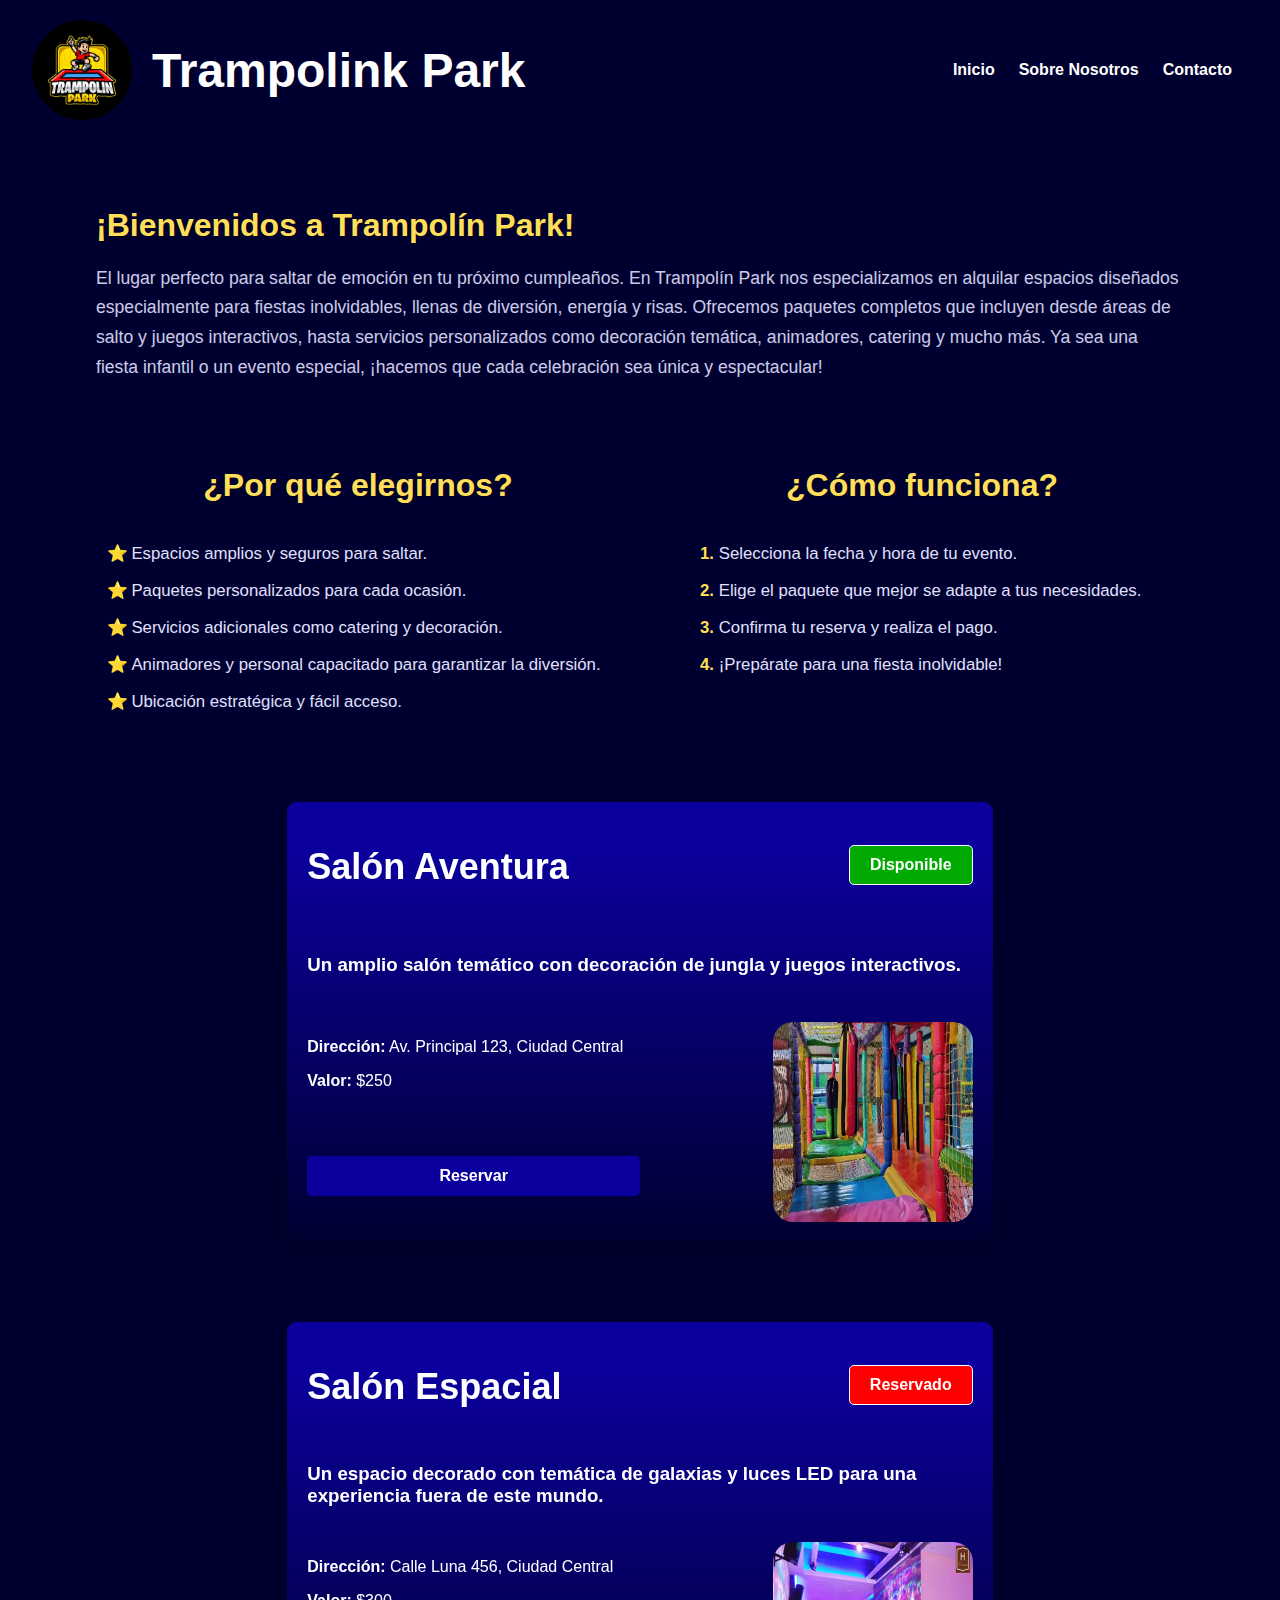
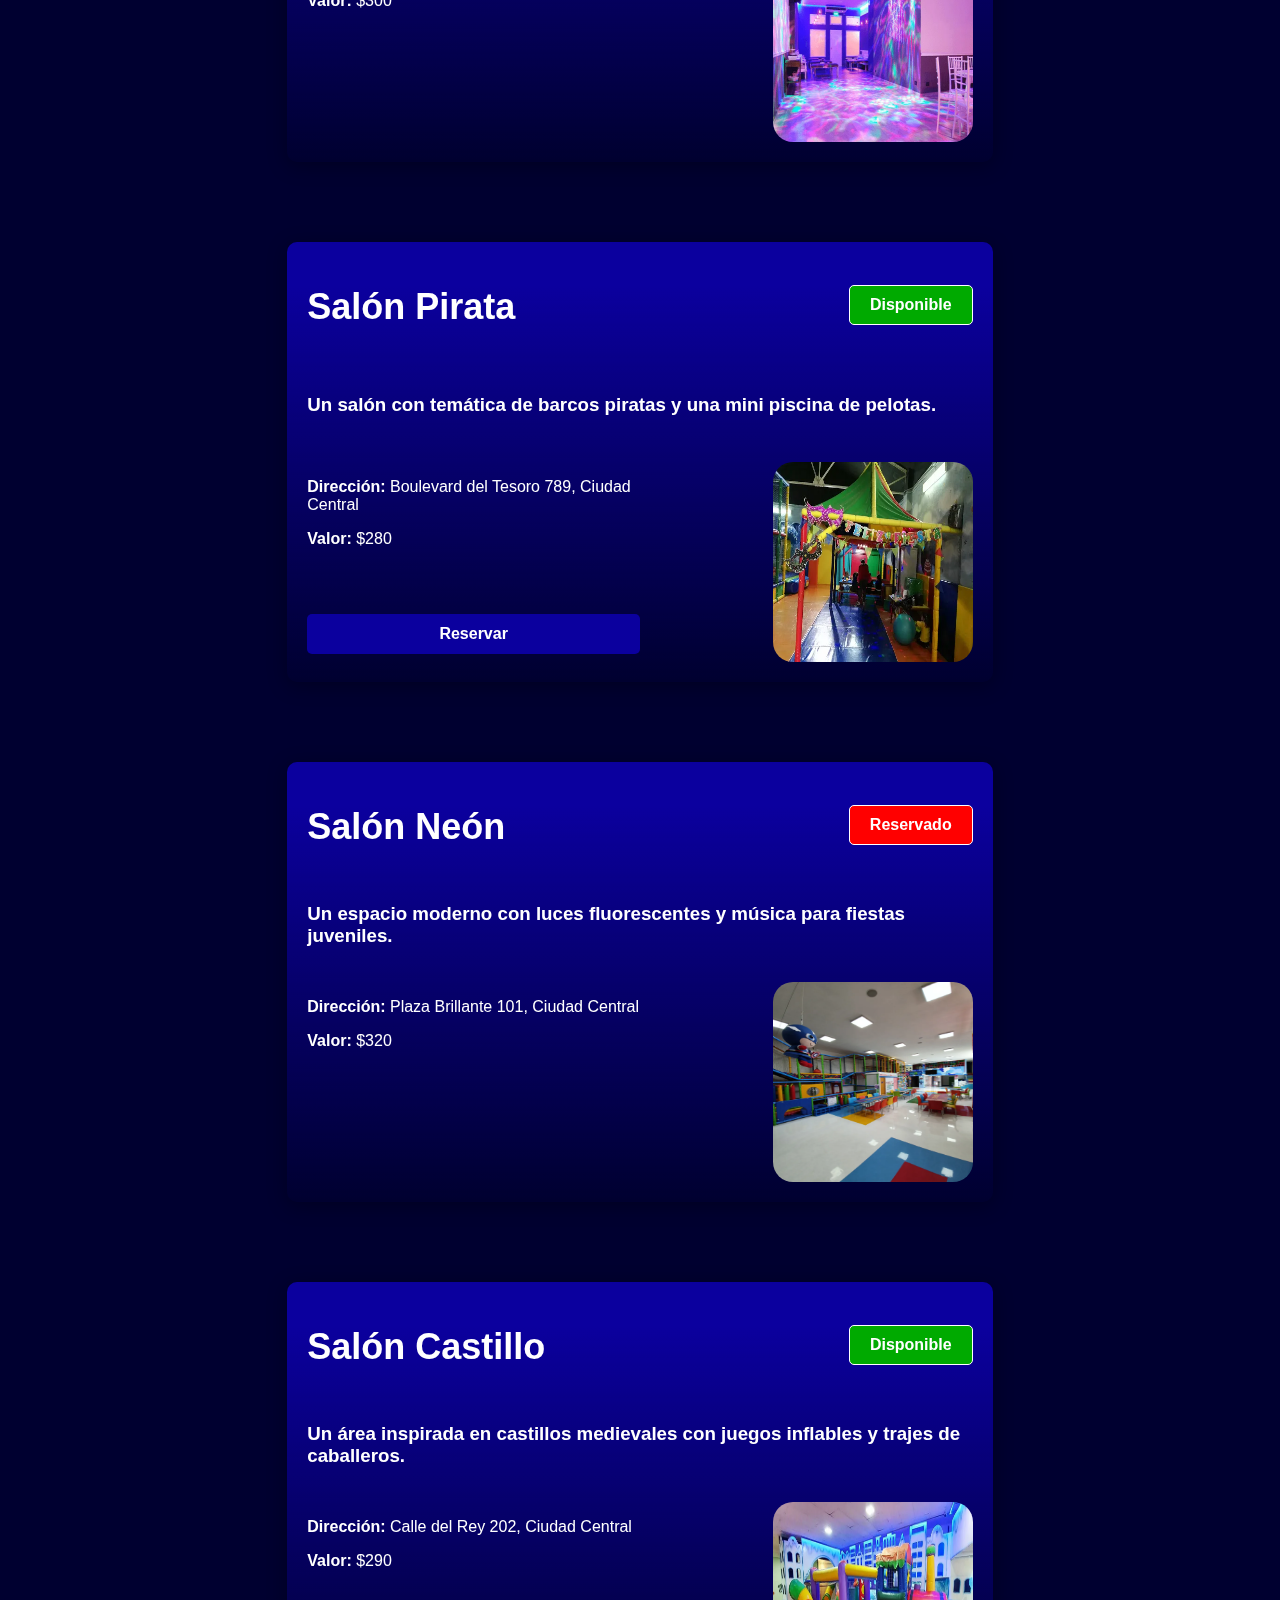
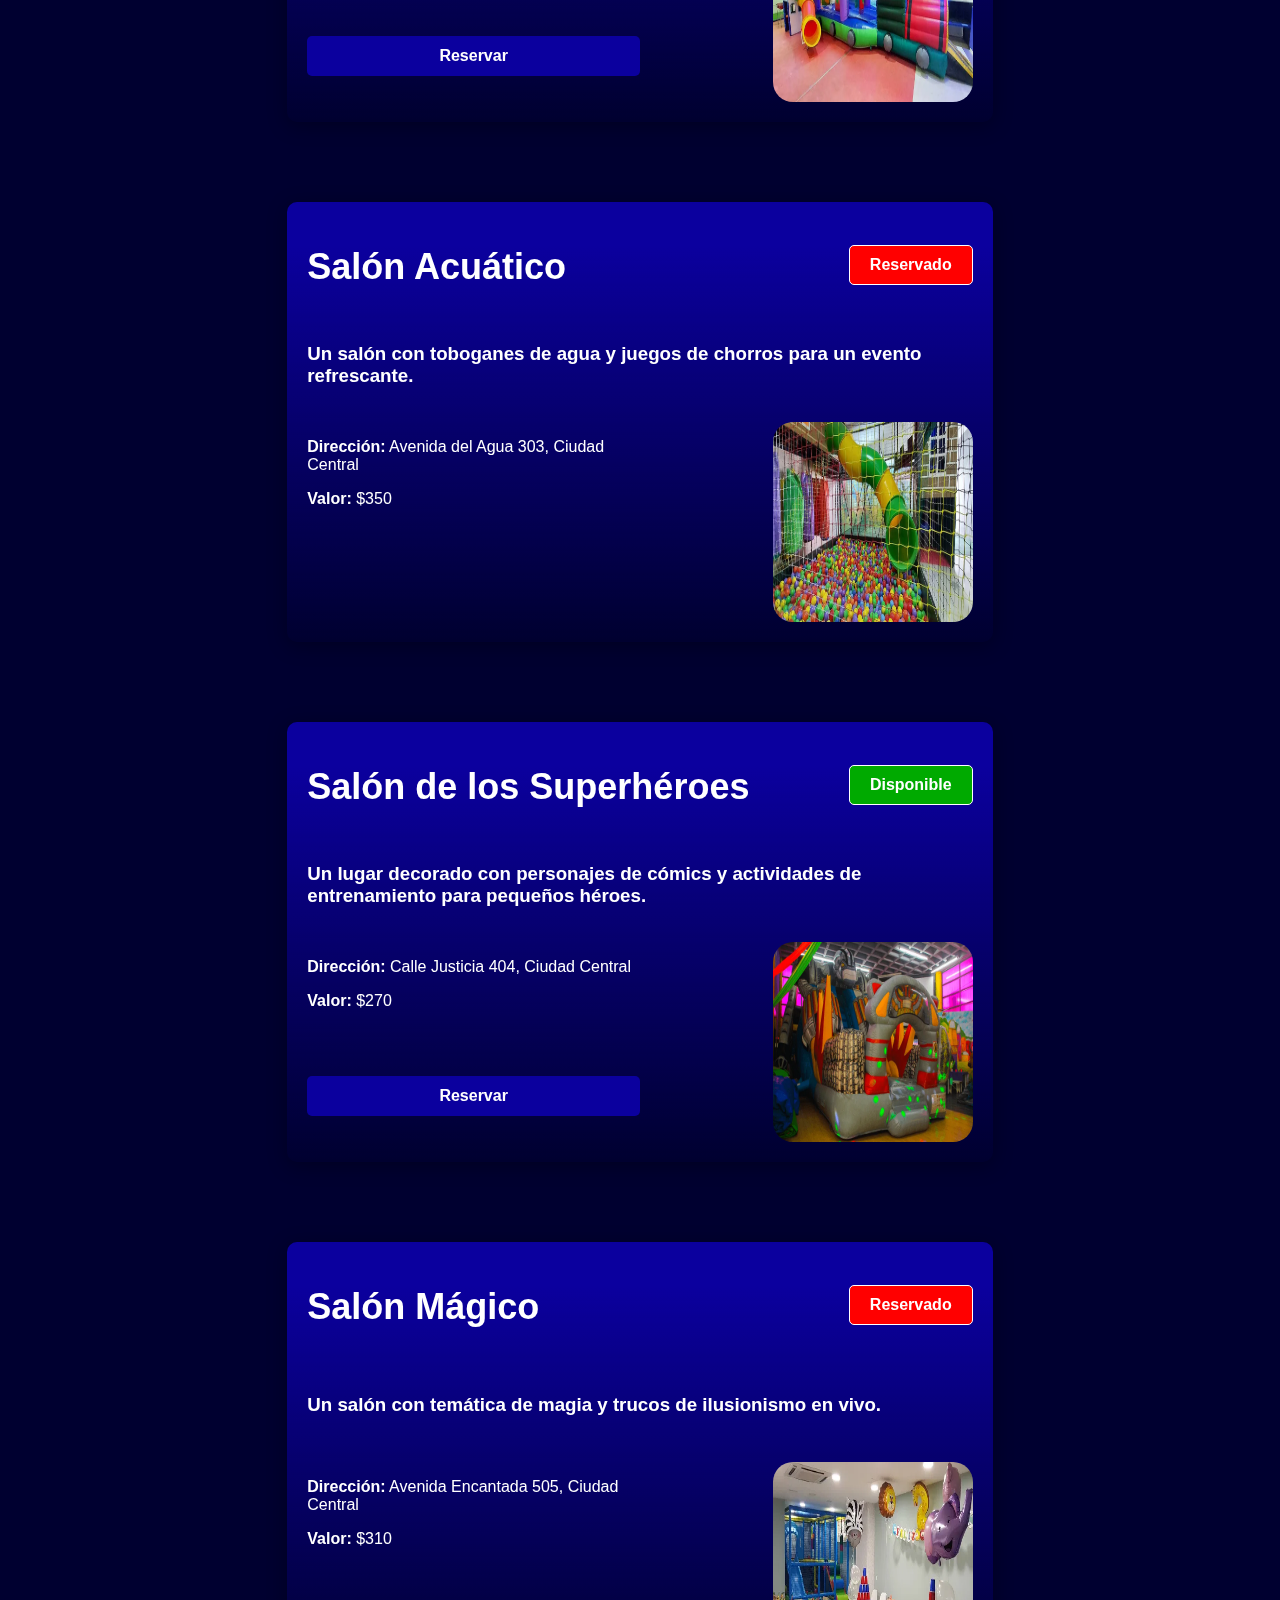
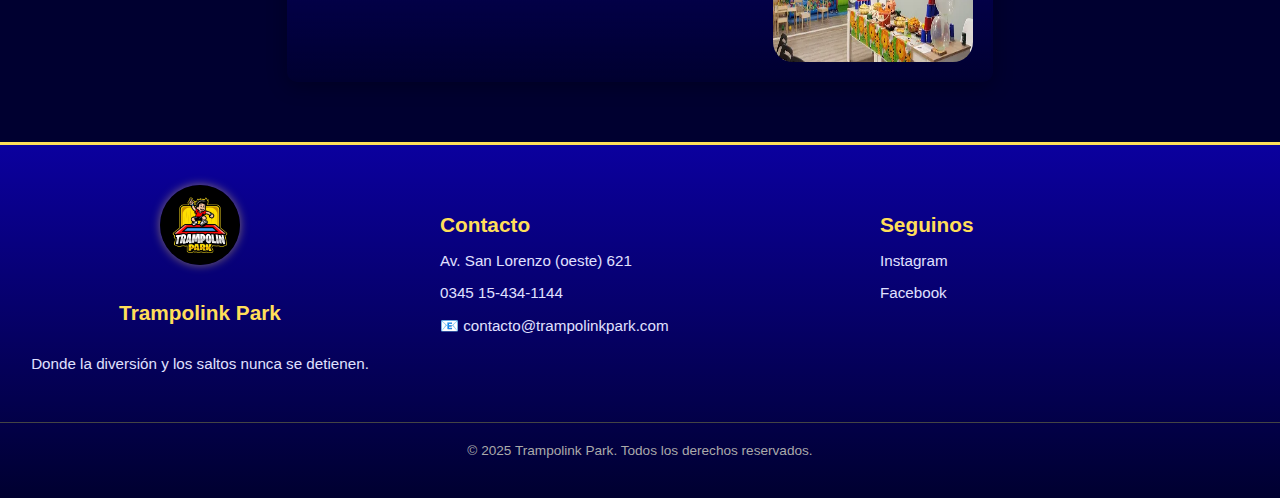
==== commit dd9a0c28: "style: Improve header and footer layout for better responsiveness" ====
--- a/index.html
+++ b/index.html
@@ -10,8 +10,14 @@
   <body>
     <main class="container">
       <header class="header">
-        <img src="assets/logo.avif" alt="Logo de Trampolin Park" class="header-logo" />
-        <h1 class="header-title">Trampolink Park</h1>
+        <div class="header-container">
+          <img
+            src="assets/logo.avif"
+            alt="Logo de Trampolin Park"
+            class="header-logo"
+          />
+          <h1 class="header-title">Trampolink Park</h1>
+        </div>
         <nav class="navbar">
           <div class="navbar-container">
             <ul class="navbar-links">
@@ -79,8 +85,13 @@
           <div class="footer-section">
             <h4>Seguinos</h4>
             <div class="social-links">
-              <a href="https://www.instagram.com/trampolin_park/?hl=es">Instagram</a>
-              <a href="https://www.facebook.com/p/Trampolin-Park-100063903768233/?locale=es_LA">Facebook</a>
+              <a href="https://www.instagram.com/trampolin_park/?hl=es"
+                >Instagram</a
+              >
+              <a
+                href="https://www.facebook.com/p/Trampolin-Park-100063903768233/?locale=es_LA"
+                >Facebook</a
+              >
             </div>
           </div>
         </div>
--- a/style.css
+++ b/style.css
@@ -12,22 +12,33 @@
   display: flex;
   justify-content: center;
   align-items: center;
+  margin: 0;
 }
 
 .container {
-  width: 95%;
+  display: flex;
+  flex-direction: column;
+  align-items: center;
+  width: 100%;
   height: auto;
   padding: 0;
   margin: 0;
 }
 
 .header {
-  width: 100%;
+  width: 95%;
   height: 100px;
   display: flex;
-  justify-content: flex-start;
-  align-items: center;
-  padding-top: 20px;
+  justify-content: space-between;
+  align-self: center;
+  align-items: center;
+  margin-top: 20px;
+}
+
+.header-container {
+  height: 100px;
+  display: flex;
+  align-items: center;
 }
 
 .header-logo {
@@ -128,9 +139,10 @@
 }
 
 .footer {
+  width: 100%;
   background: linear-gradient(to top, #000030, #0b009e);
   color: #ffffff;
-  padding: 50px 20px 20px;
+  padding: 40px 0;
   margin-top: 60px;
   font-size: 0.95rem;
   border-top: 3px solid #ffde59;
@@ -142,7 +154,7 @@
   justify-content: space-between;
   align-items: flex-start;
   gap: 40px;
-  max-width: 1200px;
+  max-width: 100%;
   margin: 0 auto;
 }
 
@@ -533,5 +545,3 @@
 .galeria-grid img:hover {
   transform: scale(1.05);
 }
-
-
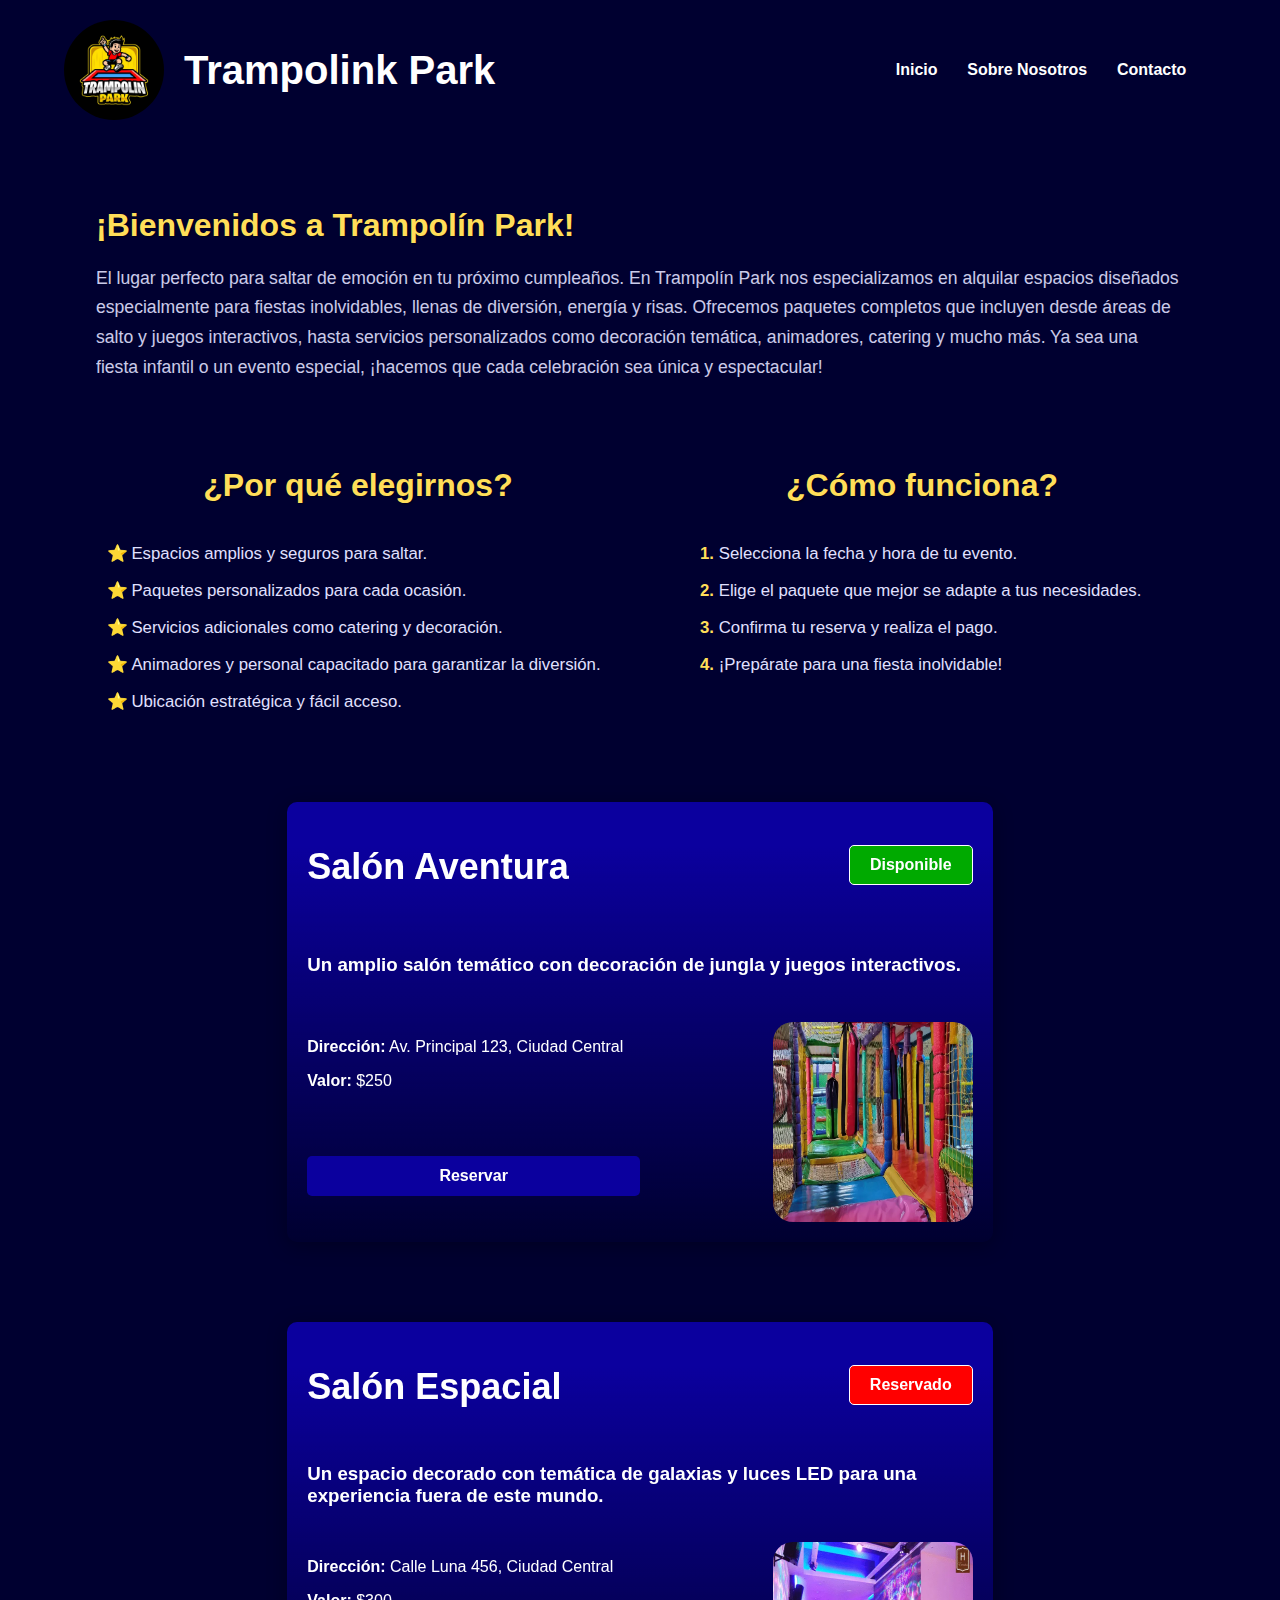
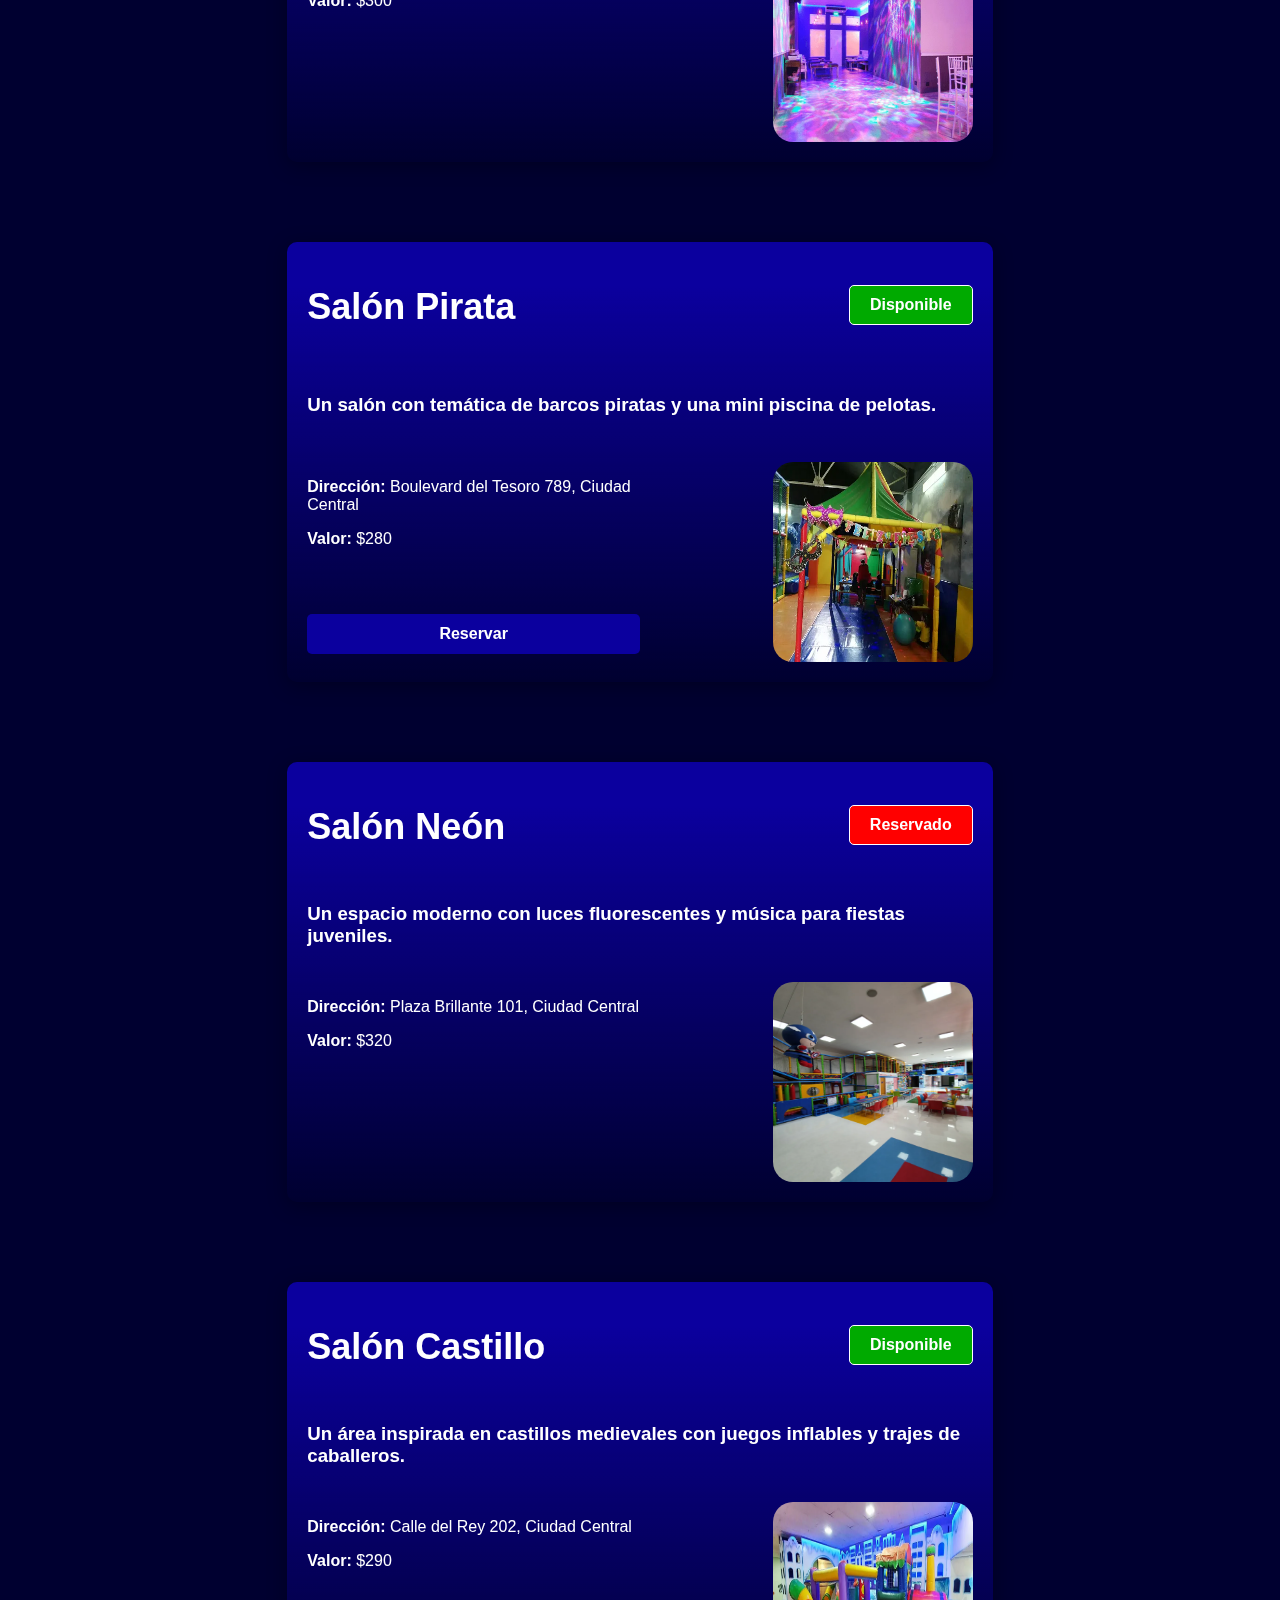
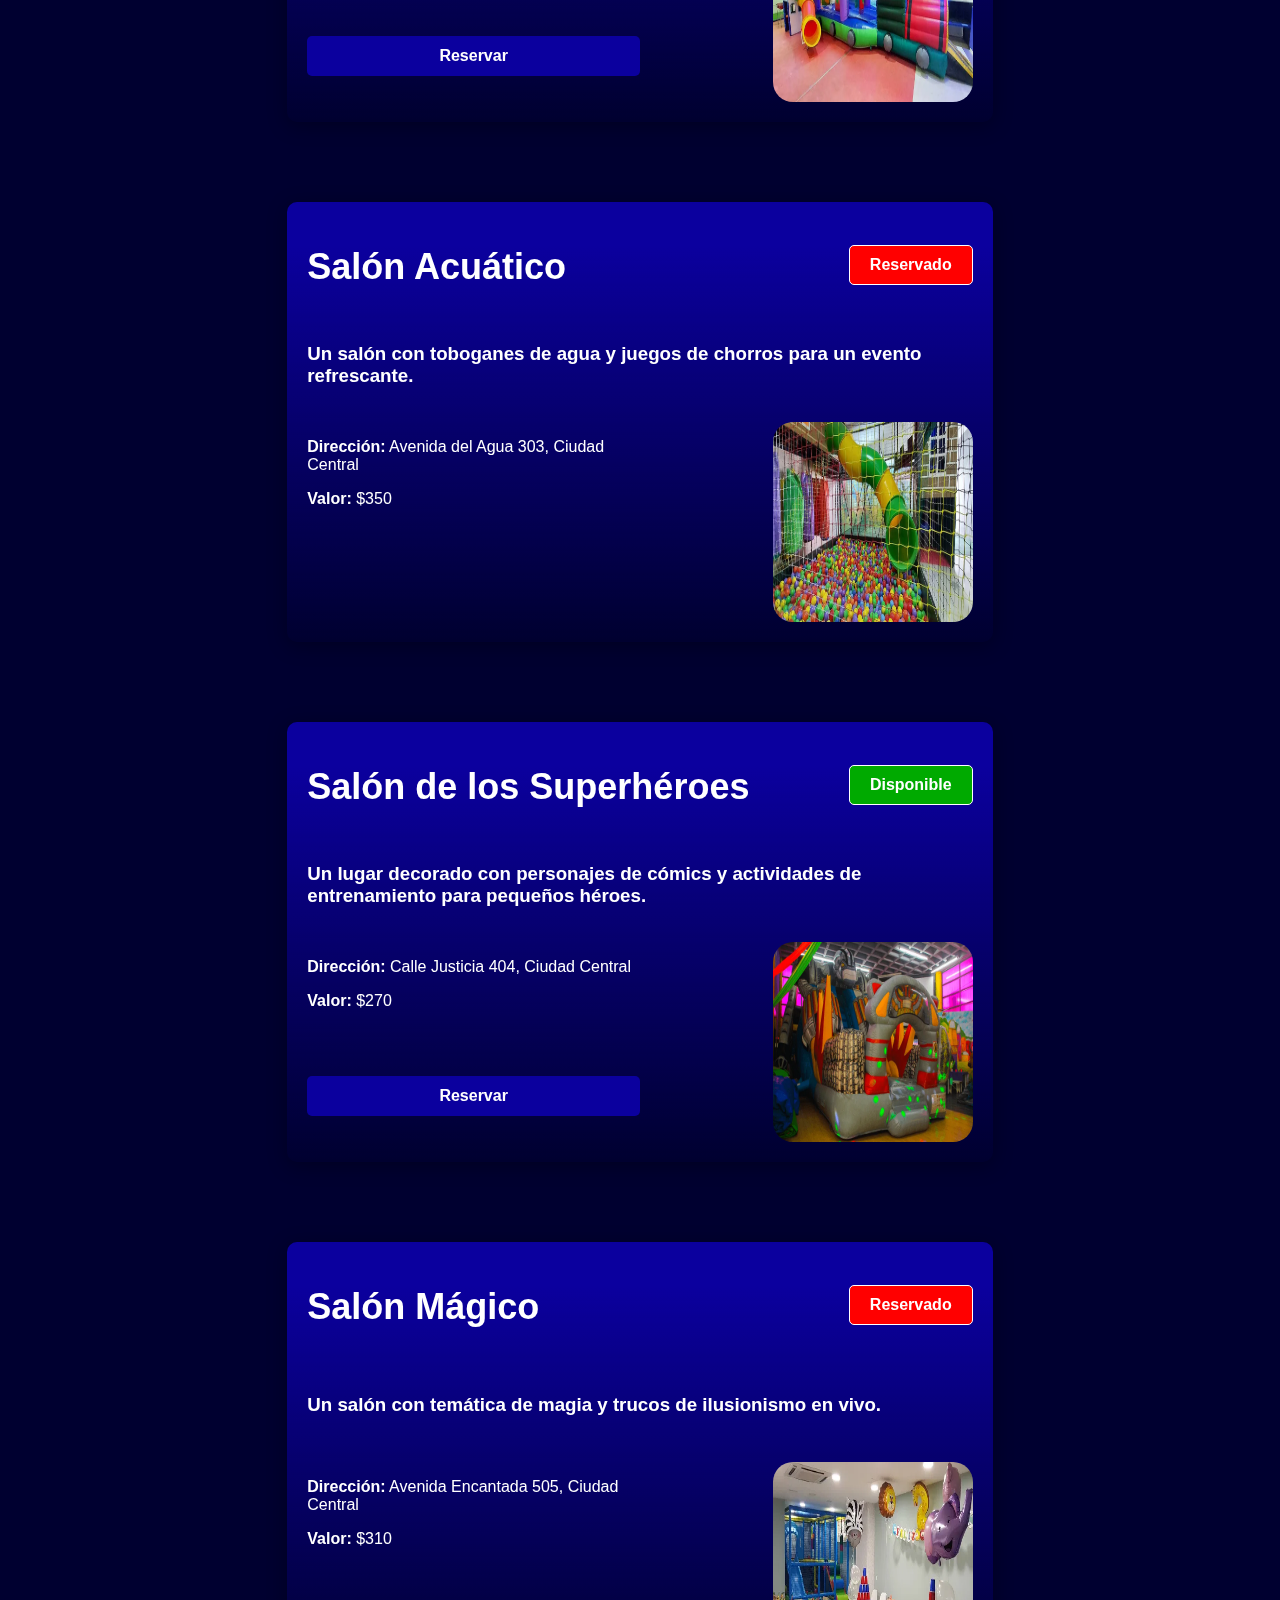
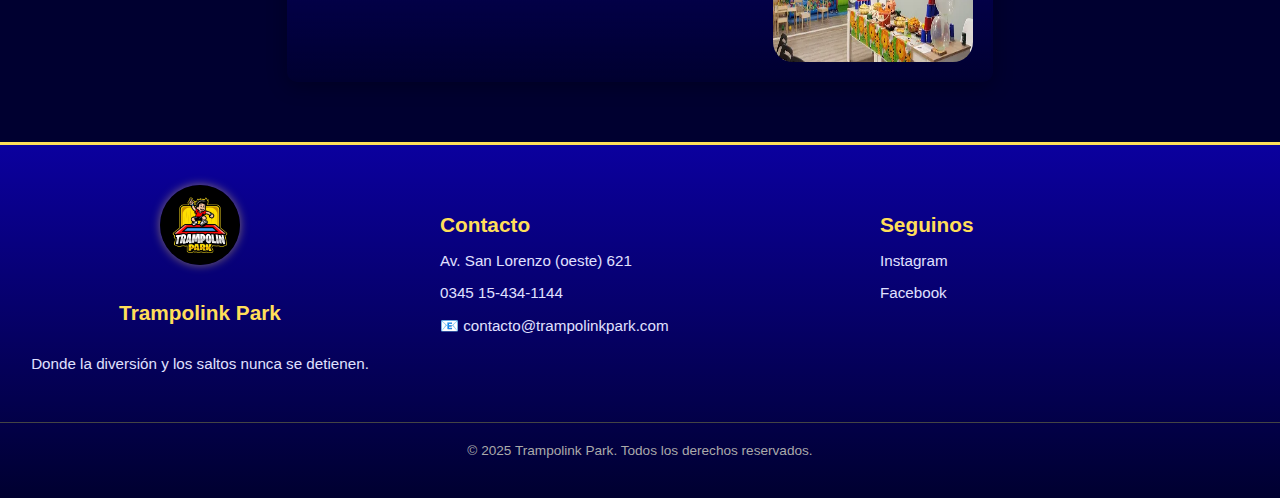
==== commit 0d195c7d: "refactor: Reemplazo del menú de navegación por un menú desplegable para mejorar la usabilidad en dis" ====
--- a/index.html
+++ b/index.html
@@ -25,6 +25,15 @@
               <li><a href="sobre-nosotros.html">Sobre Nosotros</a></li>
               <li><a href="#contacto">Contacto</a></li>
             </ul>
+          </div>
+          <div class="menu-container">
+            <input type="checkbox" id="toggle" class="menu-toggle" />
+            <label for="toggle" class="menu-label">☰</label>
+            <div class="menu-content">
+              <a href="index.html">Inicio</a>
+              <a href="sobre-nosotros.html">Sobre Nosotros</a>
+              <a href="#contacto">Contacto</a>
+            </div>
           </div>
         </nav>
       </header>
@@ -100,6 +109,14 @@
         </div>
       </footer>
     </main>
+    <script>
+      const toggleBtn = document.querySelector(".menu-toggle");
+      const navbarLinks = document.querySelector(".navbar-links");
+
+      toggleBtn.addEventListener("click", () => {
+        navbarLinks.classList.toggle("active");
+      });
+    </script>
   </body>
 </html>
 
--- a/style.css
+++ b/style.css
@@ -26,7 +26,7 @@
 }
 
 .header {
-  width: 95%;
+  width: 90%;
   height: 100px;
   display: flex;
   justify-content: space-between;
@@ -36,6 +36,7 @@
 }
 
 .header-container {
+  width: 100%;
   height: 100px;
   display: flex;
   align-items: center;
@@ -48,7 +49,7 @@
 }
 
 .header-title {
-  font-size: 48px;
+  font-size: 2.5rem;
   font-weight: bold;
   color: #fff;
   margin-left: 20px;
@@ -447,25 +448,21 @@
 }
 
 .navbar {
-  background-color: #000030;
   color: white;
-  margin-left: 25%;
-  padding: 1rem;
-  position: sticky;
-  top: 0;
-  z-index: 1000;
 }
 
 .navbar-container {
   display: flex;
-  justify-content: space-between;
+  justify-content: flex-end;
   align-items: center;
 }
 
 .navbar-links {
+  width: 350px;
   list-style: none;
   display: flex;
-  gap: 1.5rem;
+  align-items: center;
+  justify-content: space-evenly;
 }
 
 .navbar-links a {
@@ -545,3 +542,94 @@
 .galeria-grid img:hover {
   transform: scale(1.05);
 }
+
+.menu-container {
+  display: none;
+}
+
+@media screen and (max-width: 768px) {
+  .header {
+    width: 90%;
+  }
+  .header-container {
+    width: 100%;
+  }
+
+  .header-logo {
+    width: 80px;
+    height: 80px;
+  }
+
+  .header-title {
+    font-size: 1.5rem;
+  }
+
+  .navbar-container {
+    display: none;
+  }
+
+  .navbar {
+    margin-top: 30px;
+    align-self: flex-start;
+    width: 20%;
+  }
+
+  .menu-container {
+    width: 200px;
+    margin: auto;
+    display: flex;
+    flex-direction: column;
+    align-items: flex-end;
+    justify-content: center;
+  }
+
+  .menu-toggle {
+    display: none;
+  }
+
+  .menu-label {
+    width: 100px;
+    display: block;
+    color: white;
+    cursor: pointer;
+    text-align: center;
+    border-radius: 5px;
+    user-select: none;
+    font-size: 1.5rem;
+  }
+
+  .menu-content {
+    width: 100%;
+    max-height: 0;
+    overflow: hidden;
+    transition: max-height 0.5s ease-out;
+    background-color: white;
+    border-top: none;
+    border-radius: 5px;
+    margin-top: 5px;
+    margin-right: 50px;
+  }
+
+  .menu-toggle:checked + .menu-label + .menu-content {
+    max-height: 300px; /* Ajusta este valor si tu contenido es más largo */
+    transition: max-height 0.5s ease-in;
+  }
+
+  .menu-content a {
+    display: block;
+    padding: 10px;
+    border-bottom: 1px solid #eee;
+    color: #333;
+    text-decoration: none;
+  }
+
+  .menu-content a:hover {
+    background-color: #f9f9f9;
+  }
+}
+
+@media screen and (max-width: 530px) {
+  .header-title {
+    font-size: 1rem;
+  }
+}
